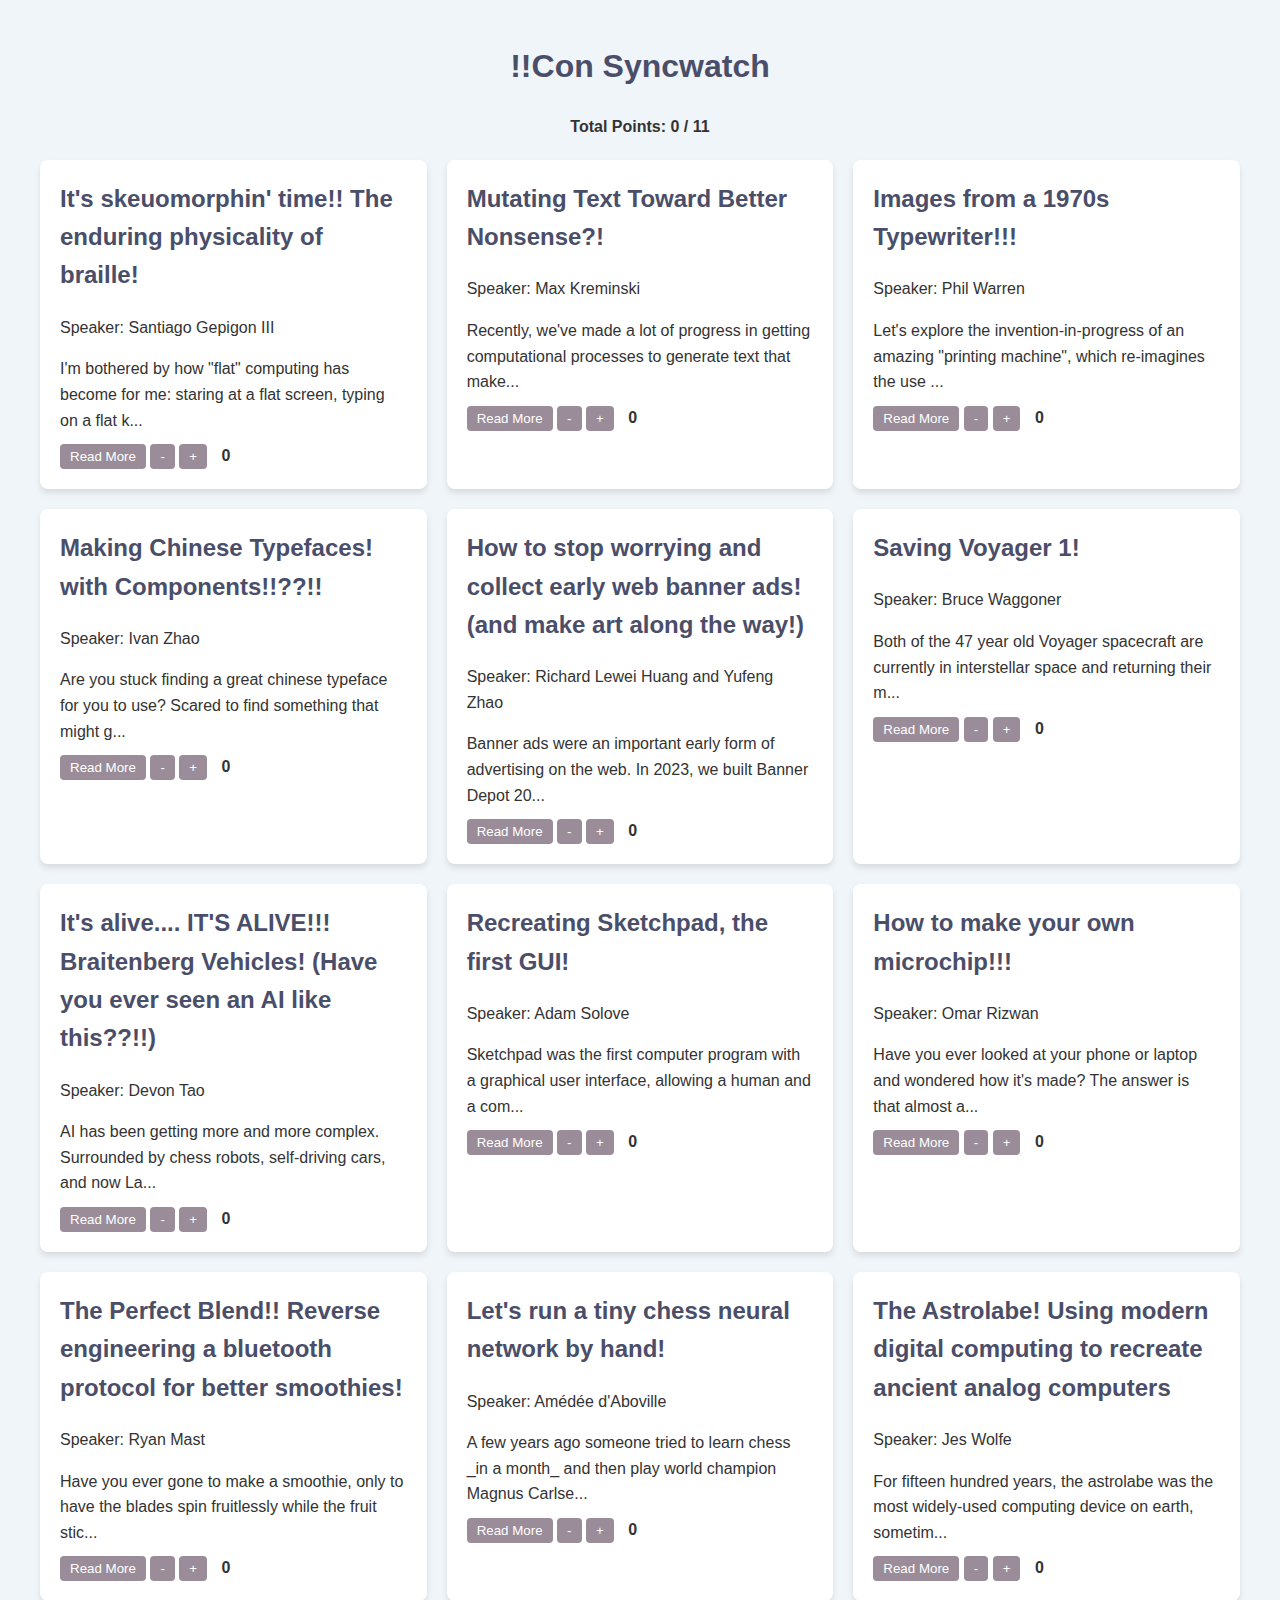
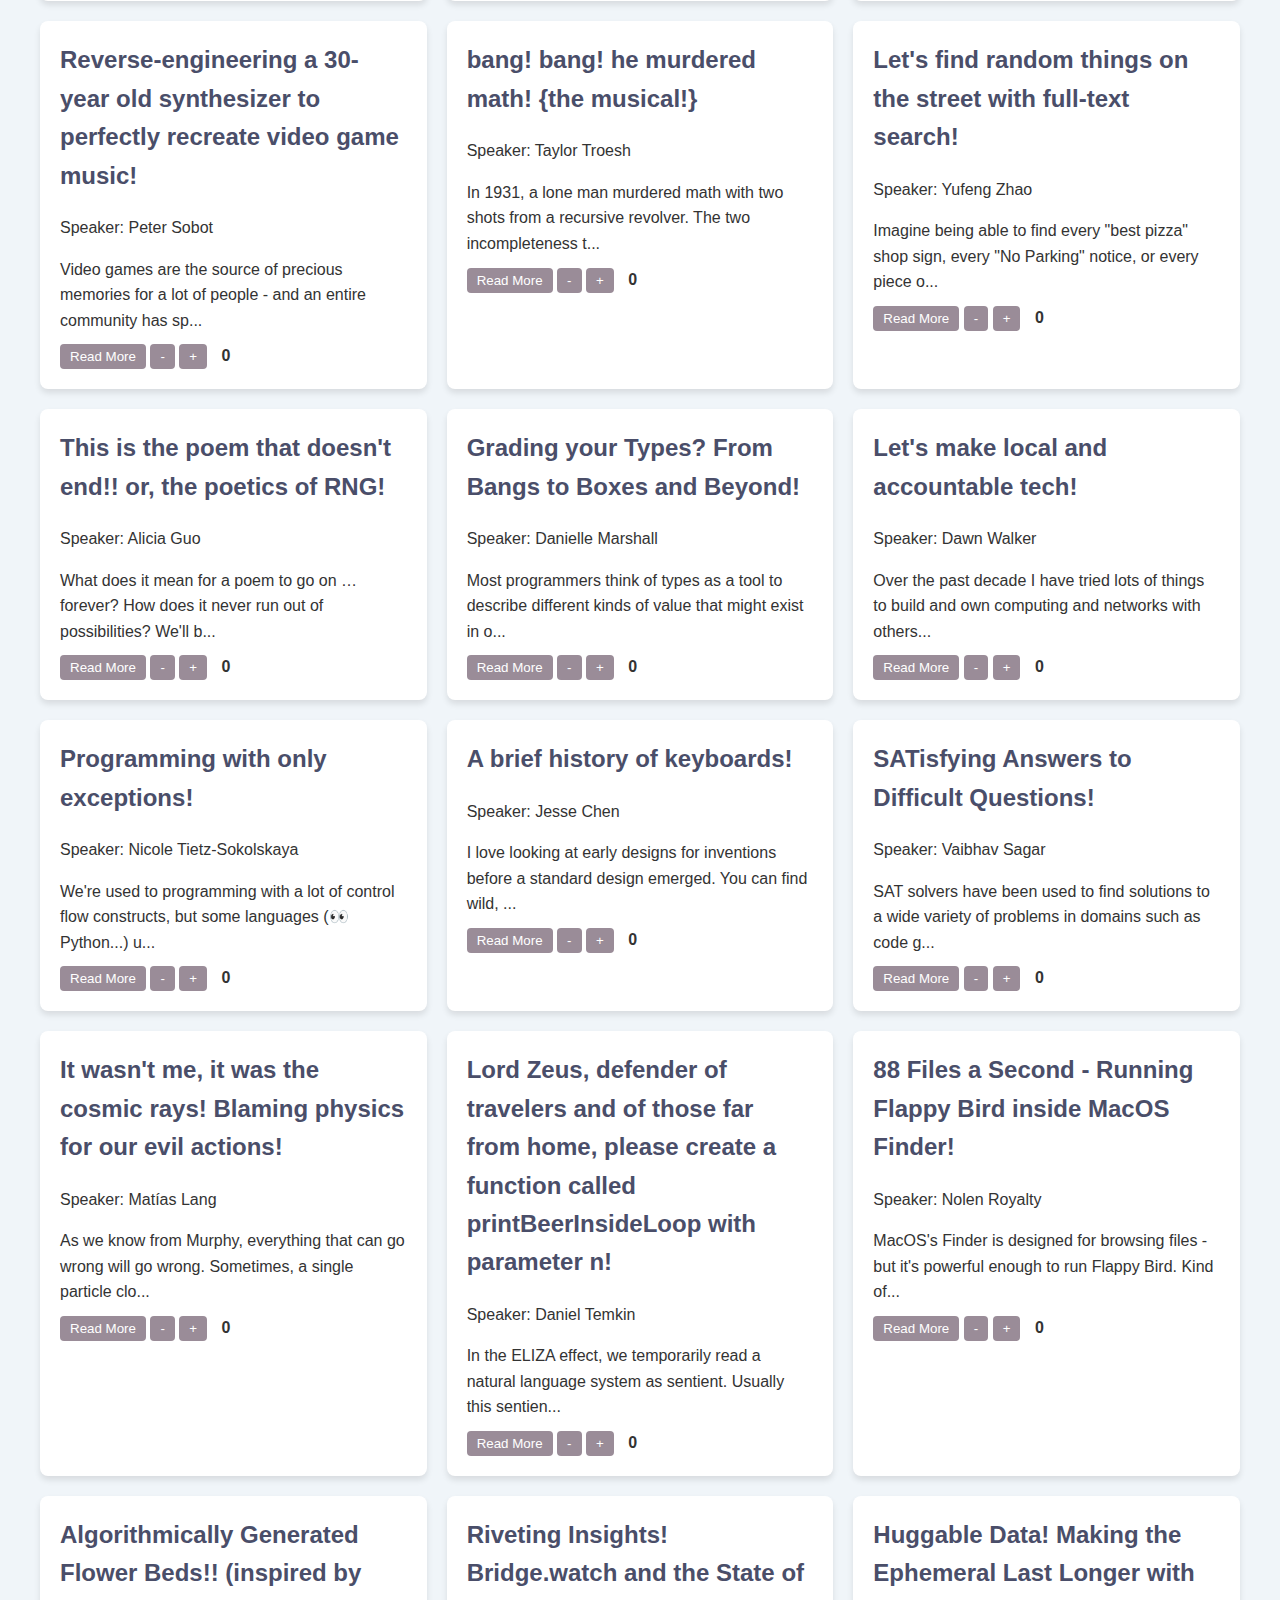
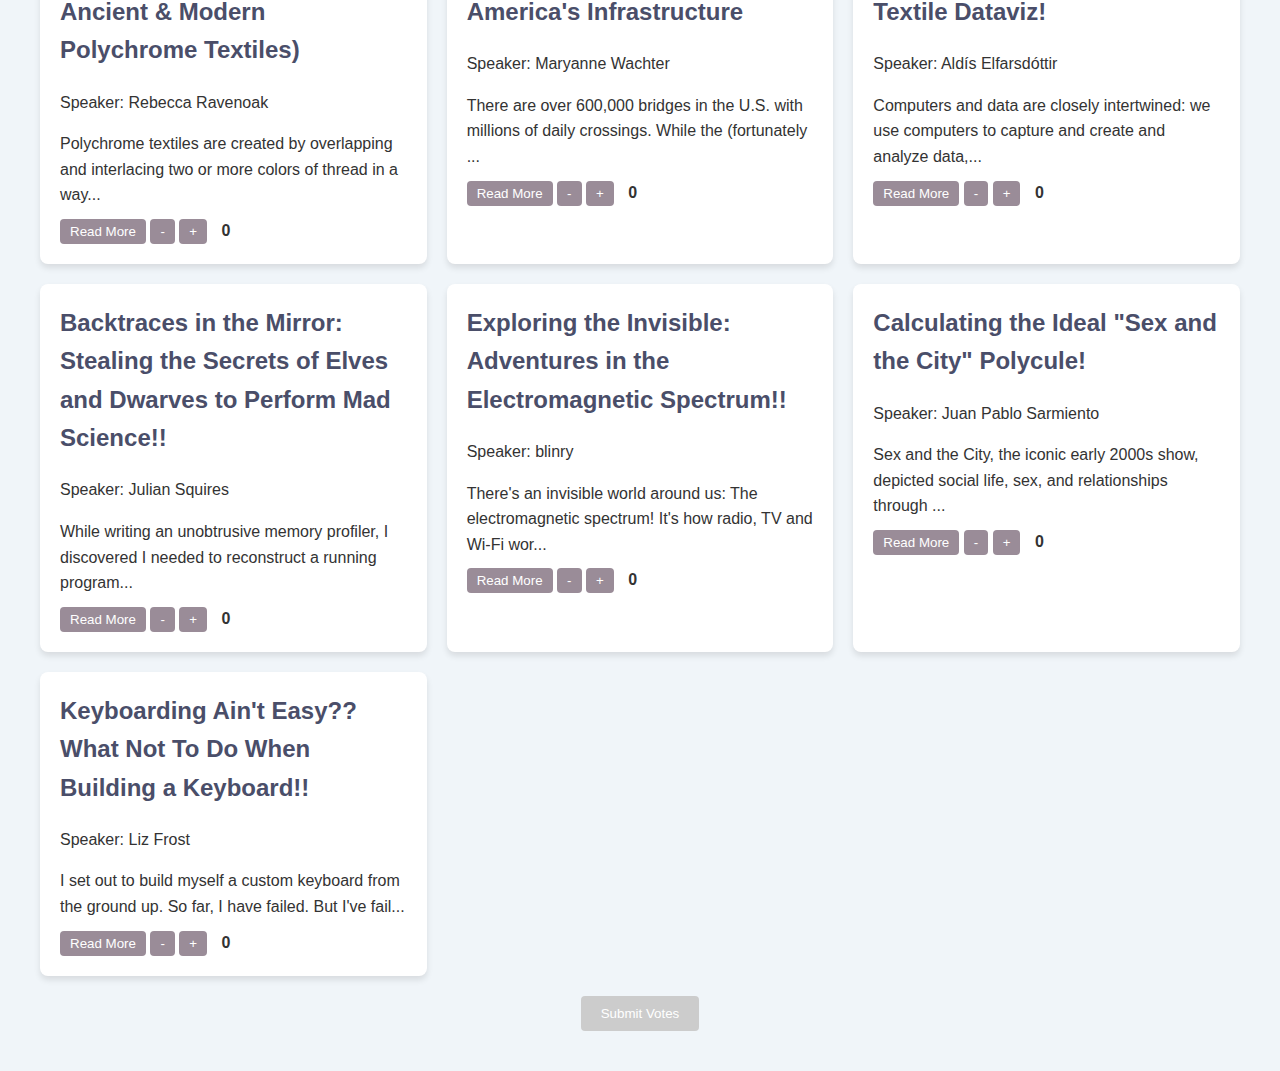
==== index.html @ 9e528af1 "Initial commit" ====
<!DOCTYPE html>
<html lang="en">
<head>
    <meta charset="UTF-8">
    <meta name="viewport" content="width=device-width, initial-scale=1.0">
    <title>!!Con Syncwatch</title>
    <link rel="stylesheet" type="text/css" href="style.css">
</head>
<body>
    <h1>!!Con Syncwatch</h1>
    <div id="total-points">Total Points: 0 / 11</div>
    <div id="cards-container" class="cards-container"></div>
    
    <form
      name="submit"
      action="success.html"
      method="POST"
      data-netlify="true"
    >
        <button id="submit-btn" disabled>Submit Votes</button>
        <input type="hidden" name="data" id="submit-data" />
    </form>

    

    <div id="modal" class="modal">
        <div class="modal-content">
            <span class="close">&times;</span>
            <h2 id="modal-title"></h2>
            <p id="modal-description"></p>
        </div>
    </div>

    <script src=/script.js></script>
</body>
</html>
---- style.css ----
body {
    font-family: Arial, sans-serif;
    background-color: #f0f5f9;
    color: #333;
    line-height: 1.6;
    padding: 20px;
    max-width: 1200px;
    margin: 0 auto;
}
h1 {
    text-align: center;
    color: #4a4e69;
}
.cards-container {
    display: grid;
    grid-template-columns: repeat(auto-fill, minmax(300px, 1fr));
    gap: 20px;
}
.card {
    background-color: #fff;
    border-radius: 8px;
    padding: 20px;
    box-shadow: 0 4px 6px rgba(0, 0, 0, 0.1);
}
.card h2 {
    margin-top: 0;
    color: #4a4e69;
}
.card p {
    margin-bottom: 10px;
}
.card button {
    background-color: #9a8c98;
    color: white;
    border: none;
    padding: 5px 10px;
    border-radius: 4px;
    cursor: pointer;
}
.card button:hover {
    background-color: #4a4e69;
}
.points {
    font-weight: bold;
    margin-left: 10px;
}
#submit-btn {
    display: block;
    margin: 20px auto;
    background-color: #4a4e69;
    color: white;
    border: none;
    padding: 10px 20px;
    border-radius: 4px;
    cursor: pointer;
}
#submit-btn:disabled {
    background-color: #ccc;
    cursor: not-allowed;
}
.modal {
    display: none;
    position: fixed;
    z-index: 1;
    left: 0;
    top: 0;
    width: 100%;
    height: 100%;
    overflow: auto;
    background-color: rgba(0,0,0,0.4);
}
.modal-content {
    background-color: #fefefe;
    margin: 15% auto;
    padding: 20px;
    border: 1px solid #888;
    width: 80%;
    max-width: 600px;
    border-radius: 8px;
}
.close {
    color: #aaa;
    float: right;
    font-size: 28px;
    font-weight: bold;
    cursor: pointer;
}
.close:hover,
.close:focus {
    color: black;
    text-decoration: none;
    cursor: pointer;
}
#total-points {
    text-align: center;
    font-weight: bold;
    margin-bottom: 20px;
}
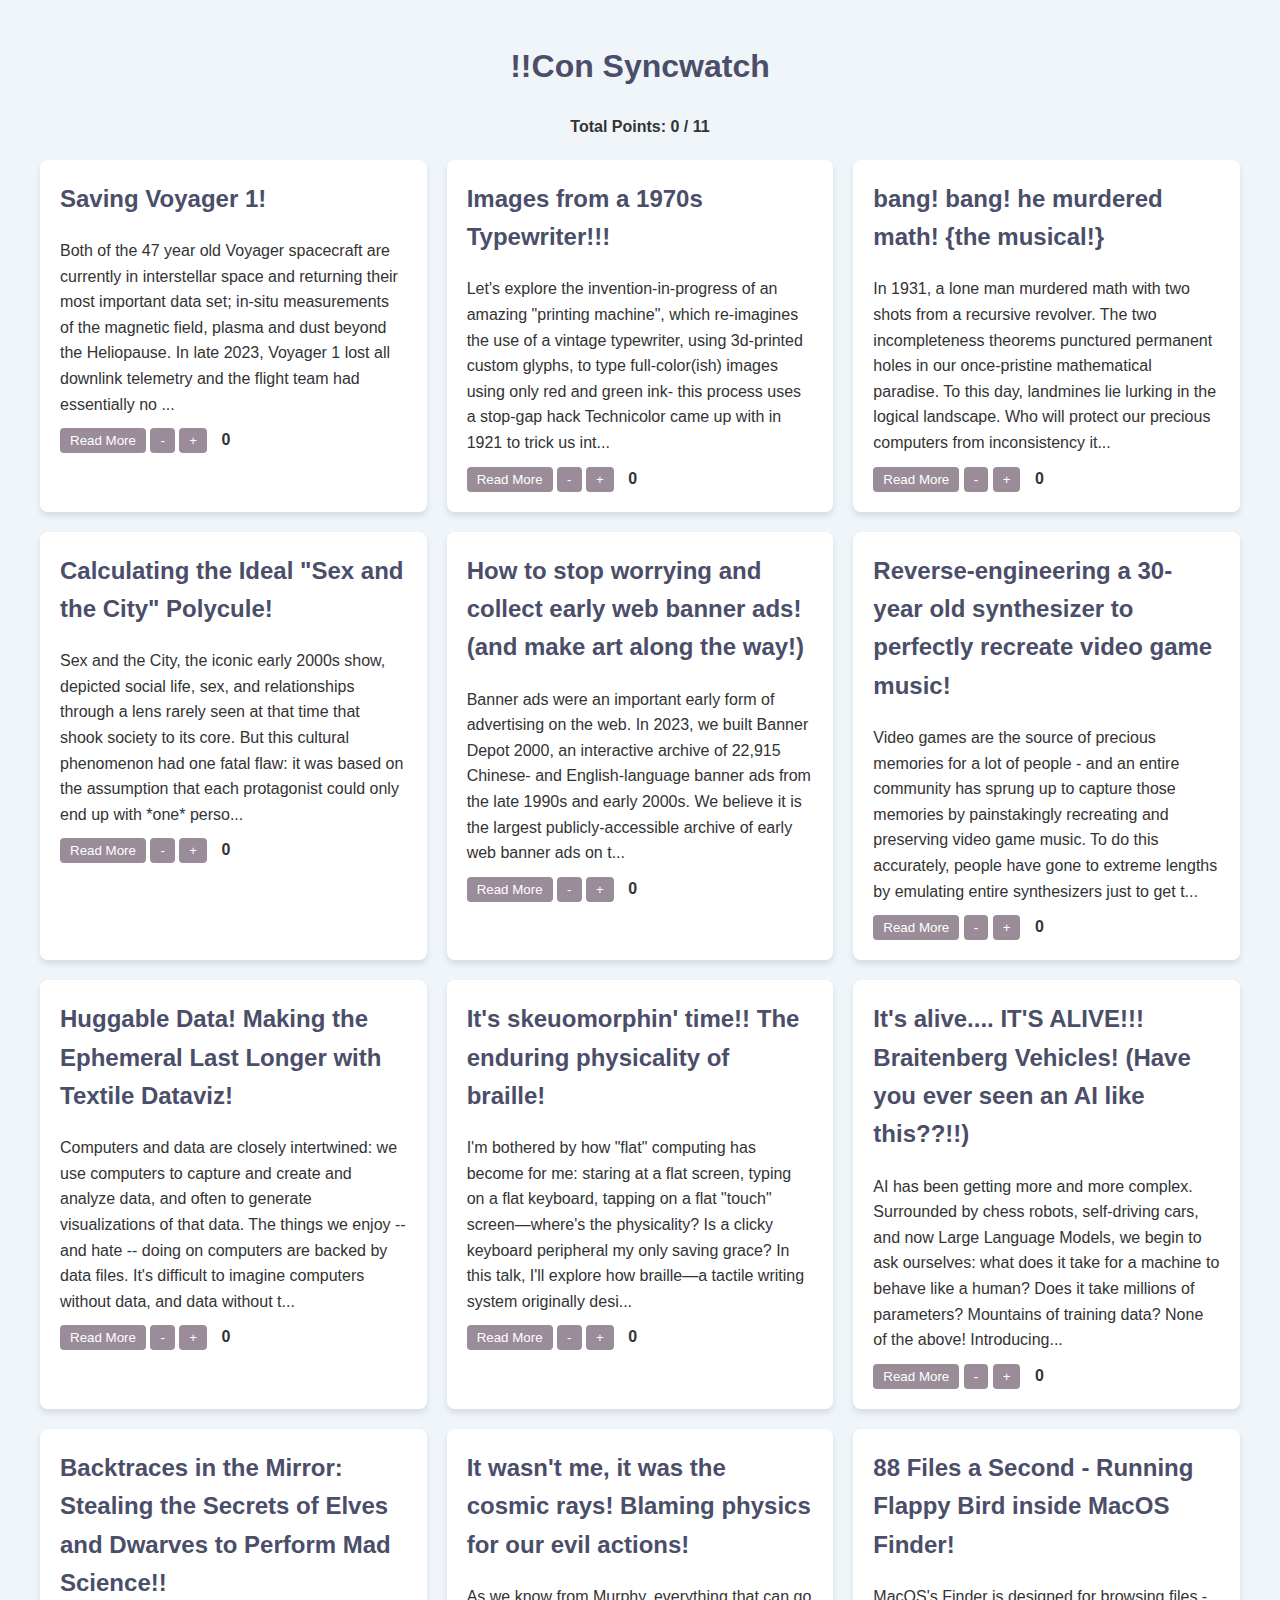
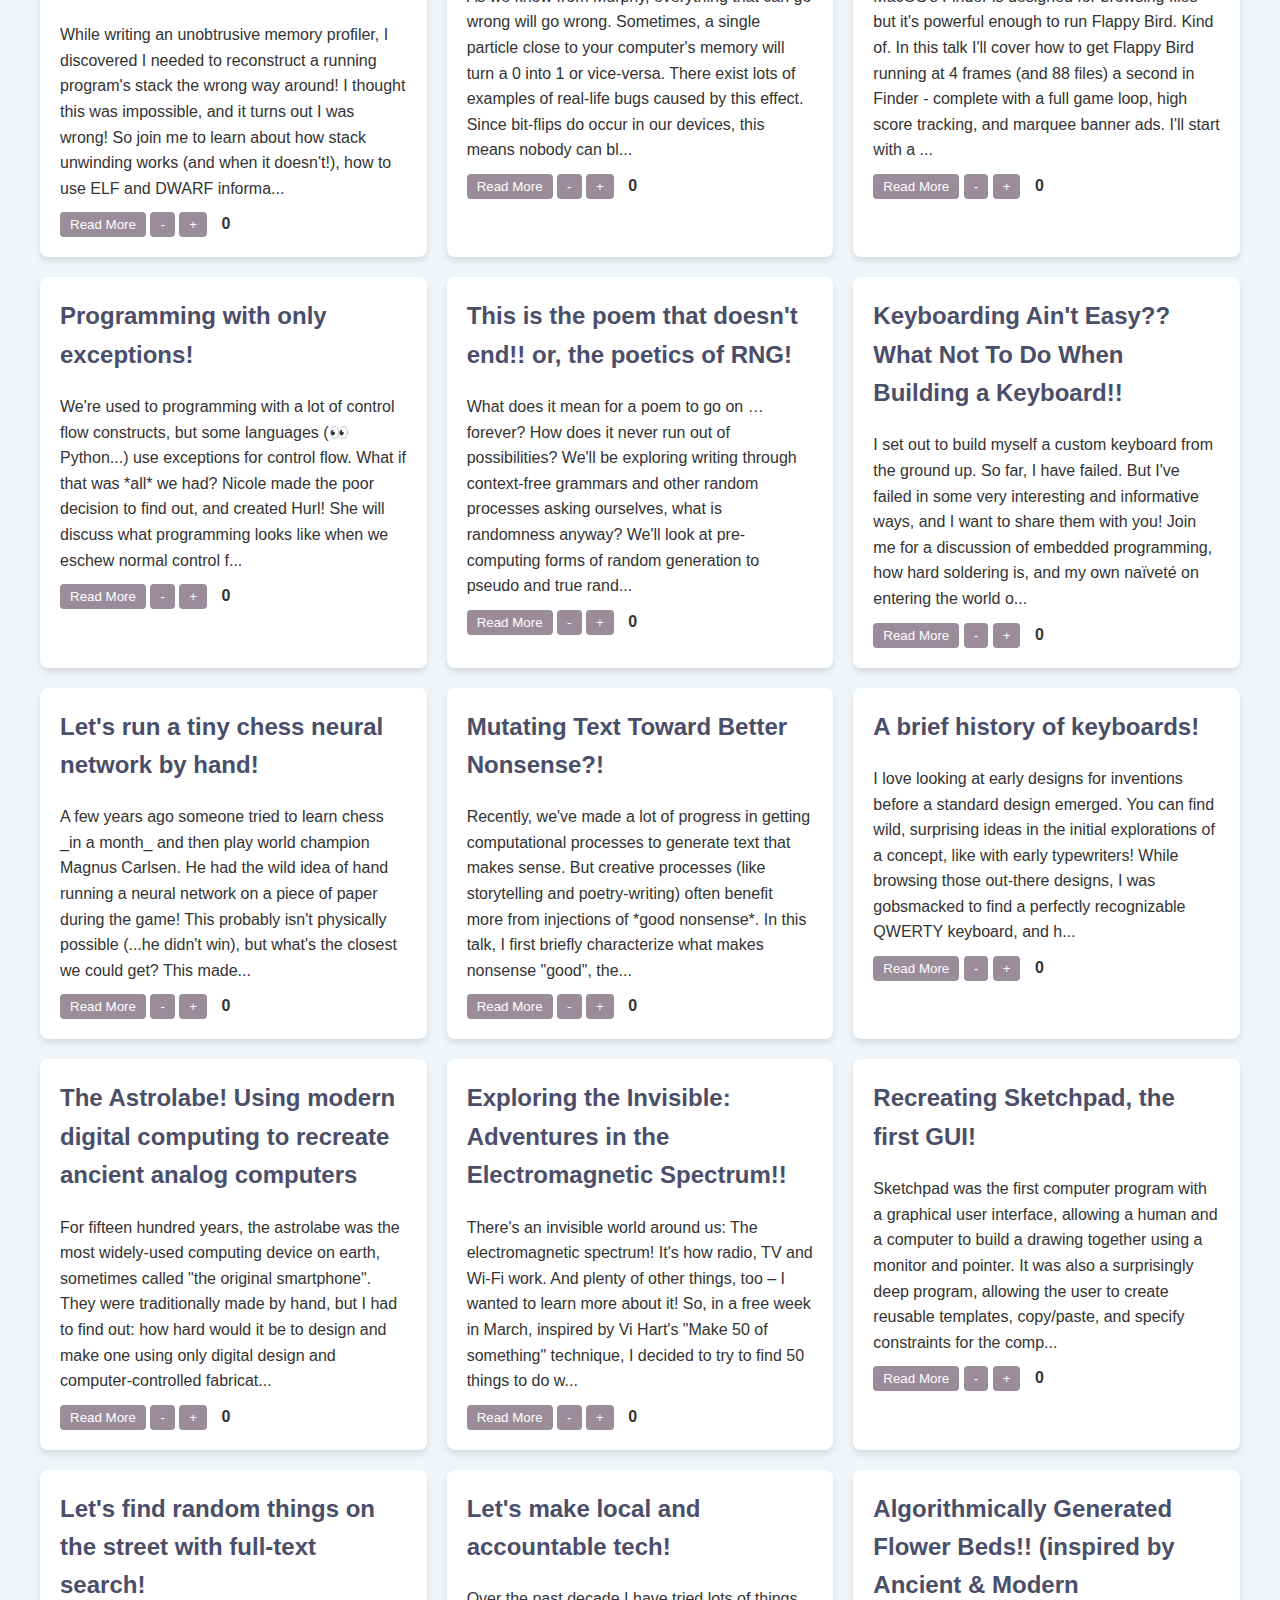
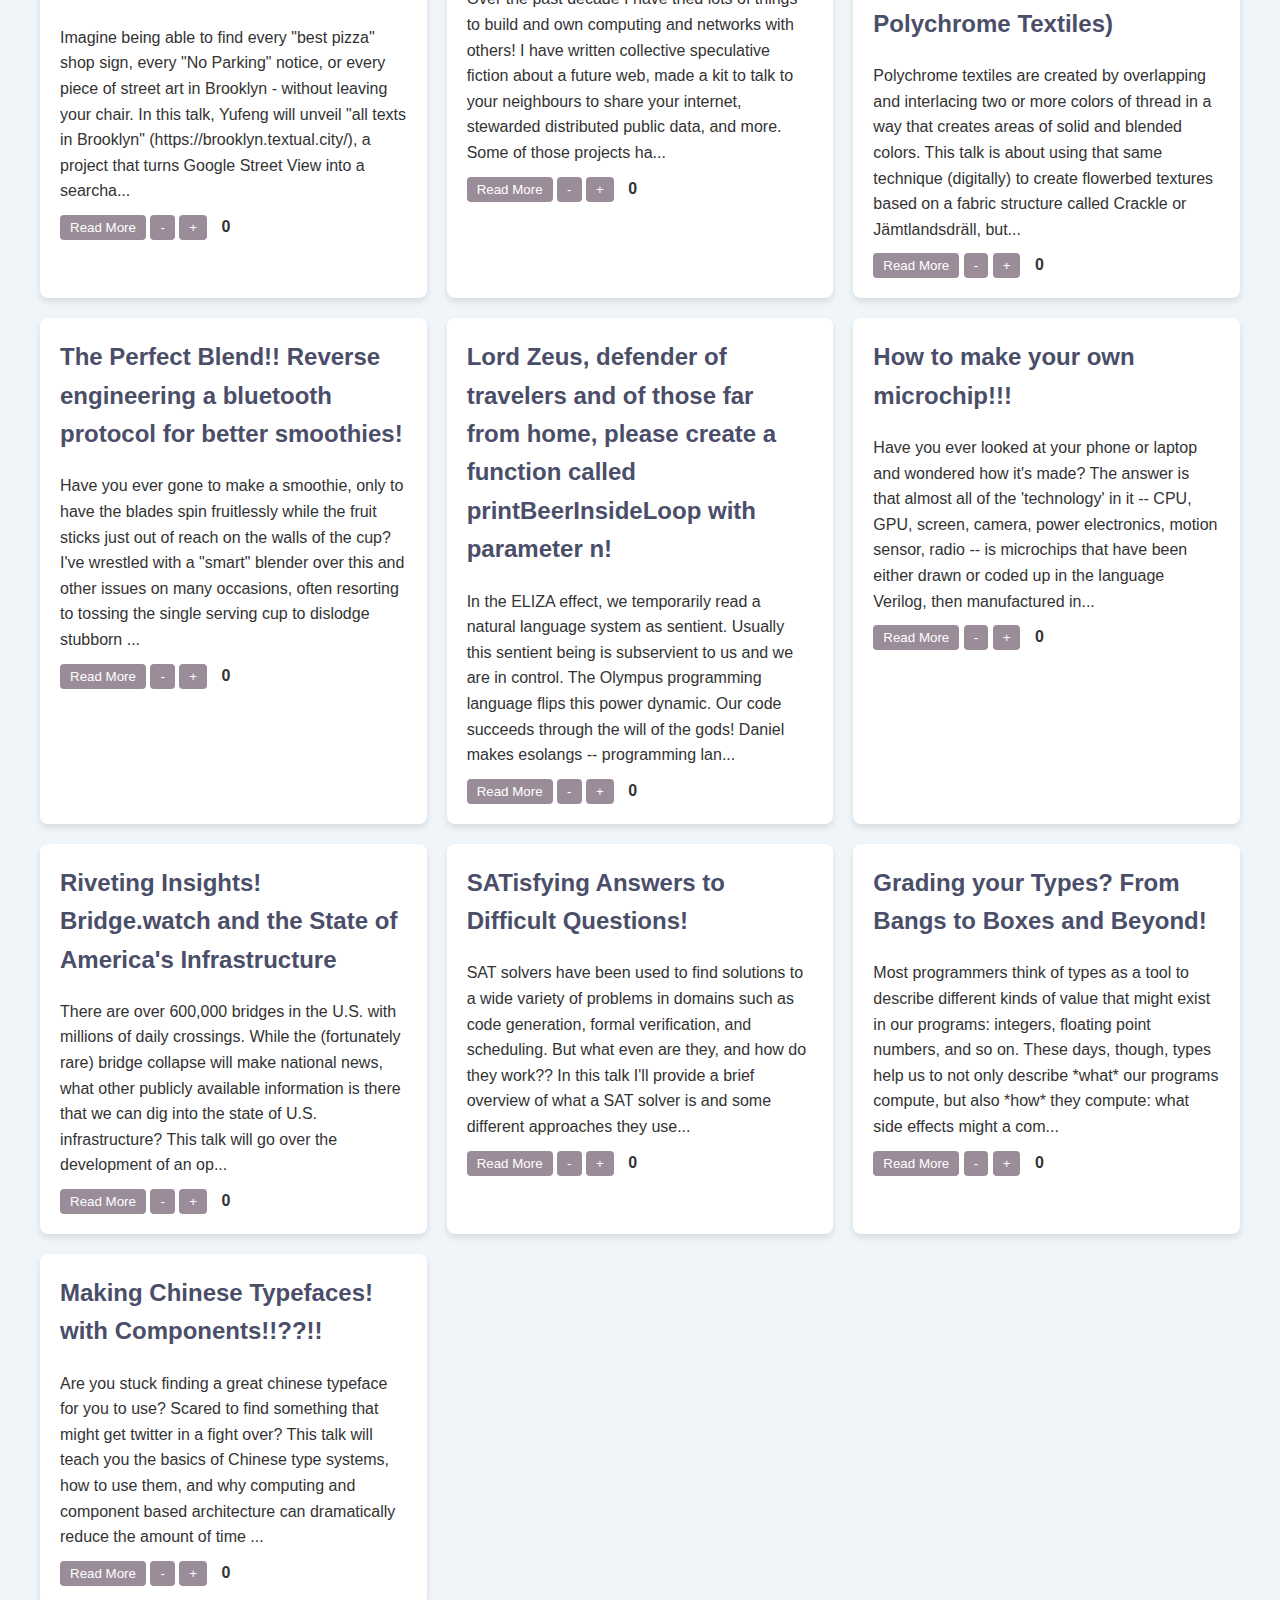
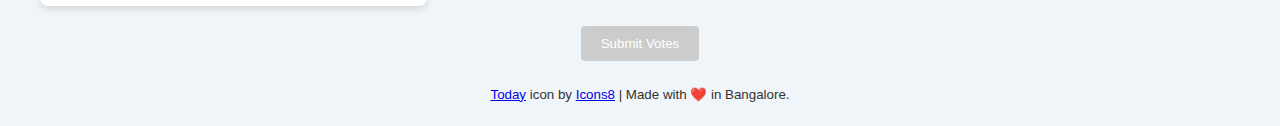
==== commit 27dda057: "add favicon and hide modal automatically." ====
--- a/index.html
+++ b/index.html
@@ -5,6 +5,12 @@
     <meta name="viewport" content="width=device-width, initial-scale=1.0">
     <title>!!Con Syncwatch</title>
     <link rel="stylesheet" type="text/css" href="style.css">
+    <link type="image/png" sizes="96x96" rel="icon" href=".../icons8-today-96.png">
+    <link rel="icon" type="image/png" sizes="96x96" href=".../icons8-today-96.png">
+    <link rel="apple-touch-icon" type="image/png" sizes="76x76" href=".../icons8-today-76.png">
+    <meta name="msapplication-square70x70logo" content=".../icons8-today-70.png">
+    <meta name="msapplication-TileColor" content="#C0FFEE">
+    <meta name="application-name" content="!!Con Syncwatch Party Votes">
 </head>
 <body>
     <h1>!!Con Syncwatch</h1>
@@ -32,5 +38,12 @@
     </div>
 
     <script src=/script.js></script>
+
+    <footer>
+        <small>
+            <a target="_blank" href="https://icons8.com/icon/113573/today">Today</a> icon by <a target="_blank" href="https://icons8.com">Icons8</a> |
+            Made with ❤️ in Bangalore.
+        </small>
+    </footer>
 </body>
 </html>--- a/style.css
+++ b/style.css
@@ -95,4 +95,15 @@
     text-align: center;
     font-weight: bold;
     margin-bottom: 20px;
+}
+
+footer {
+    text-align: center;
+    margin:0 auto;
+    width: 500px;
+}
+
+.add-to-calendar::part(atcb-button-wrapper), .calendar-wrapper {
+    margin: 50px auto 0 auto;
+    width: 200px;
 }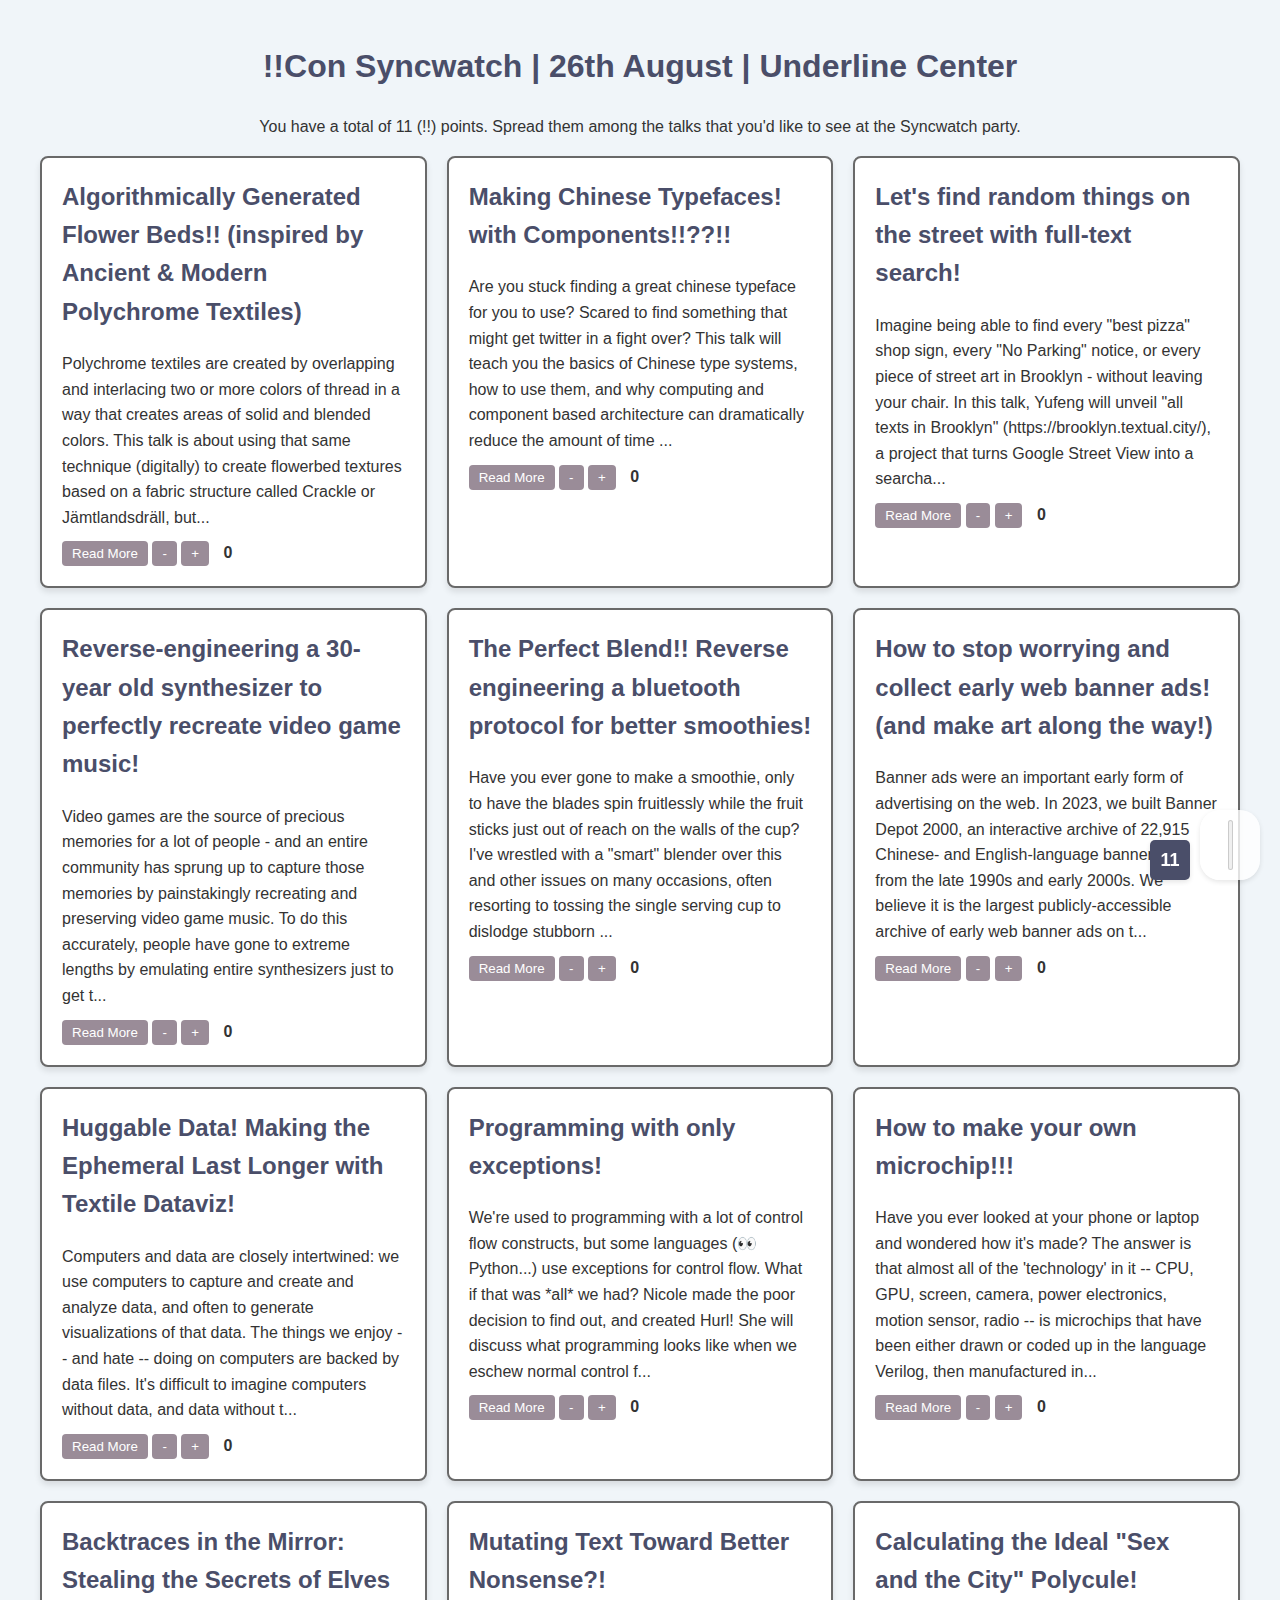
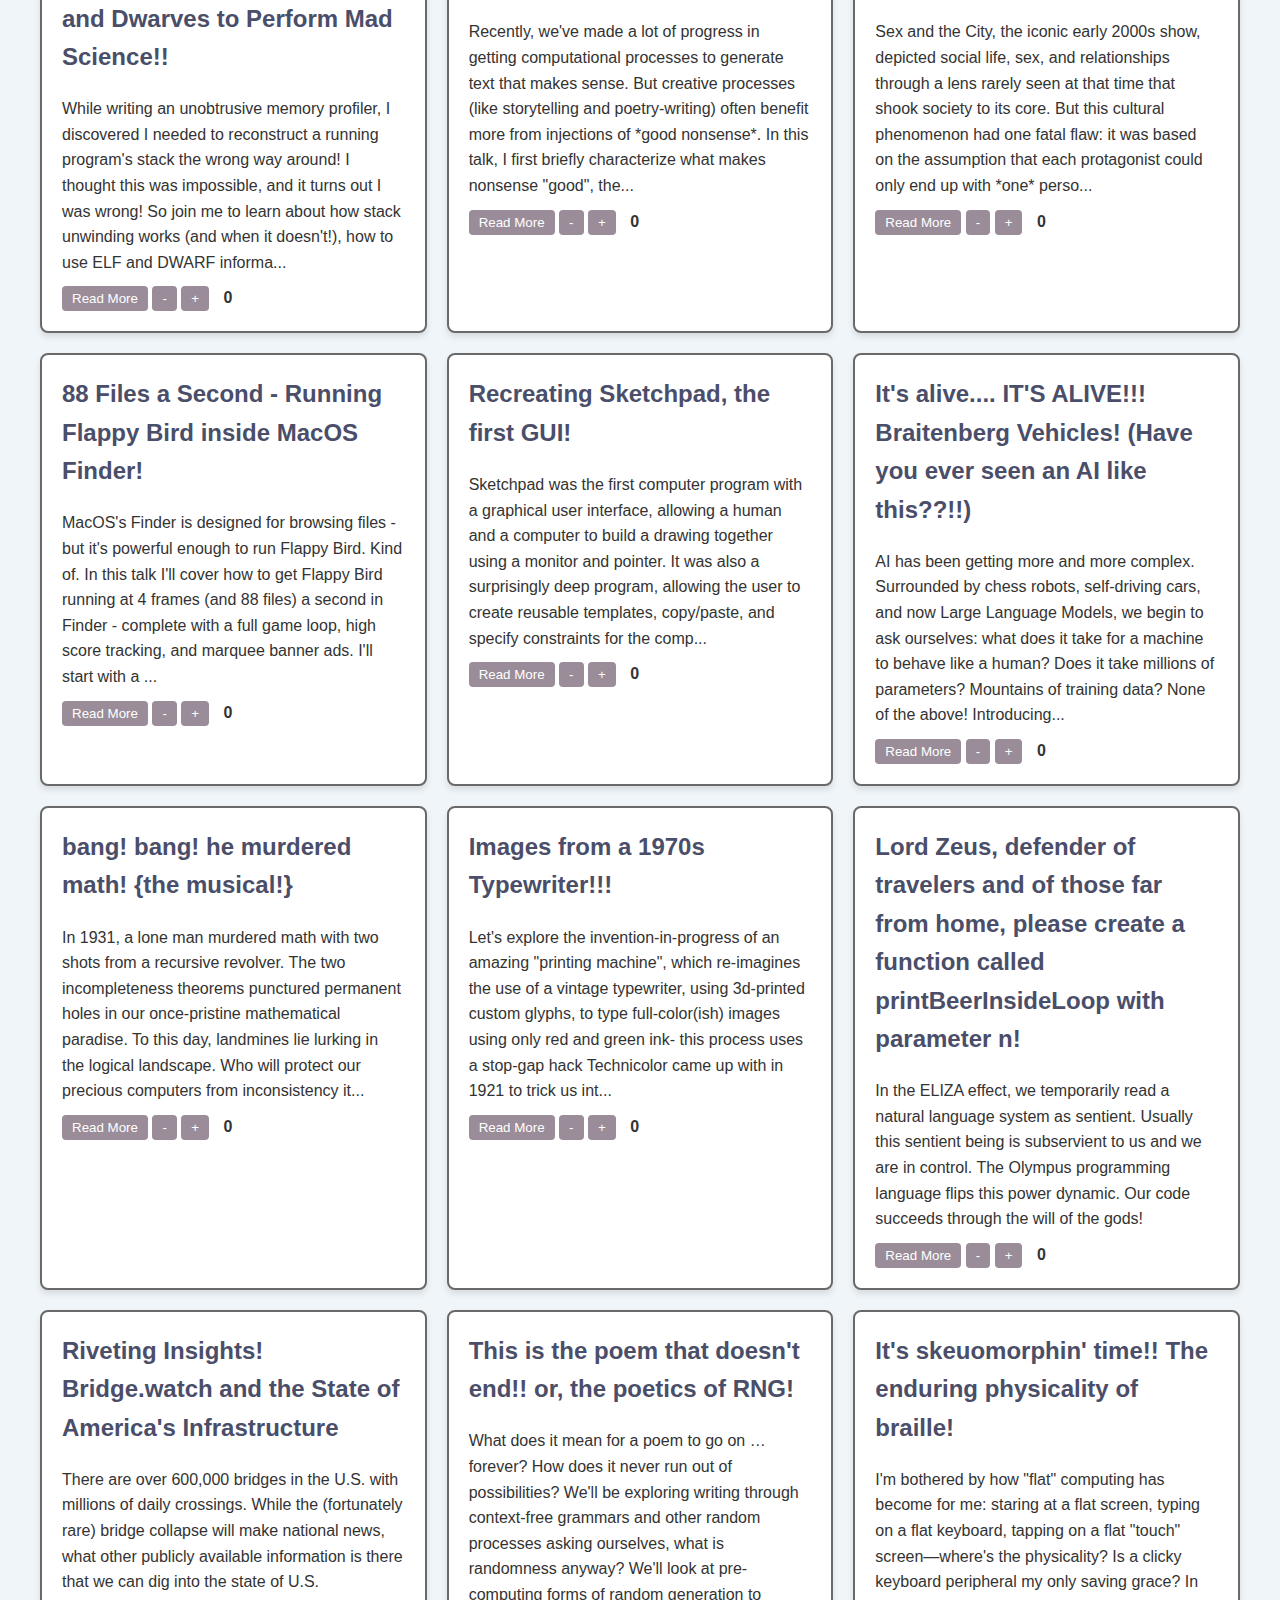
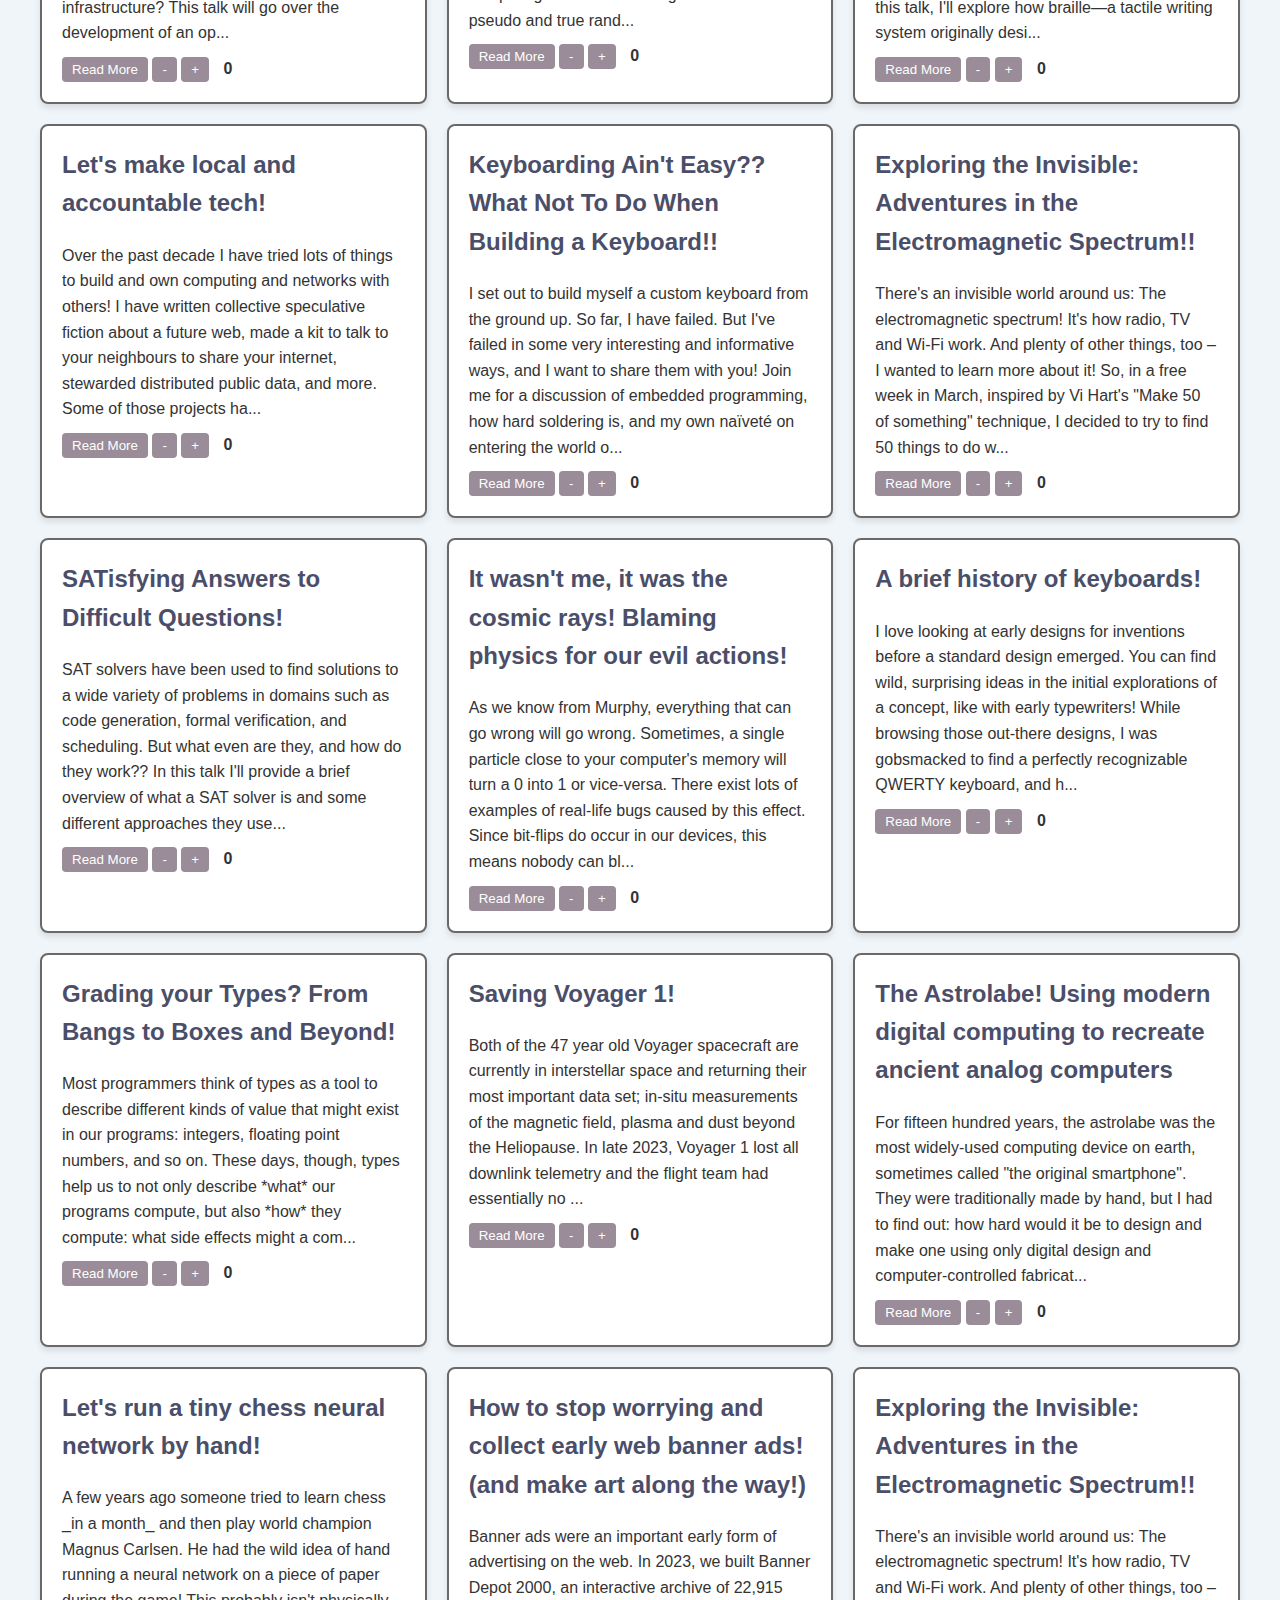
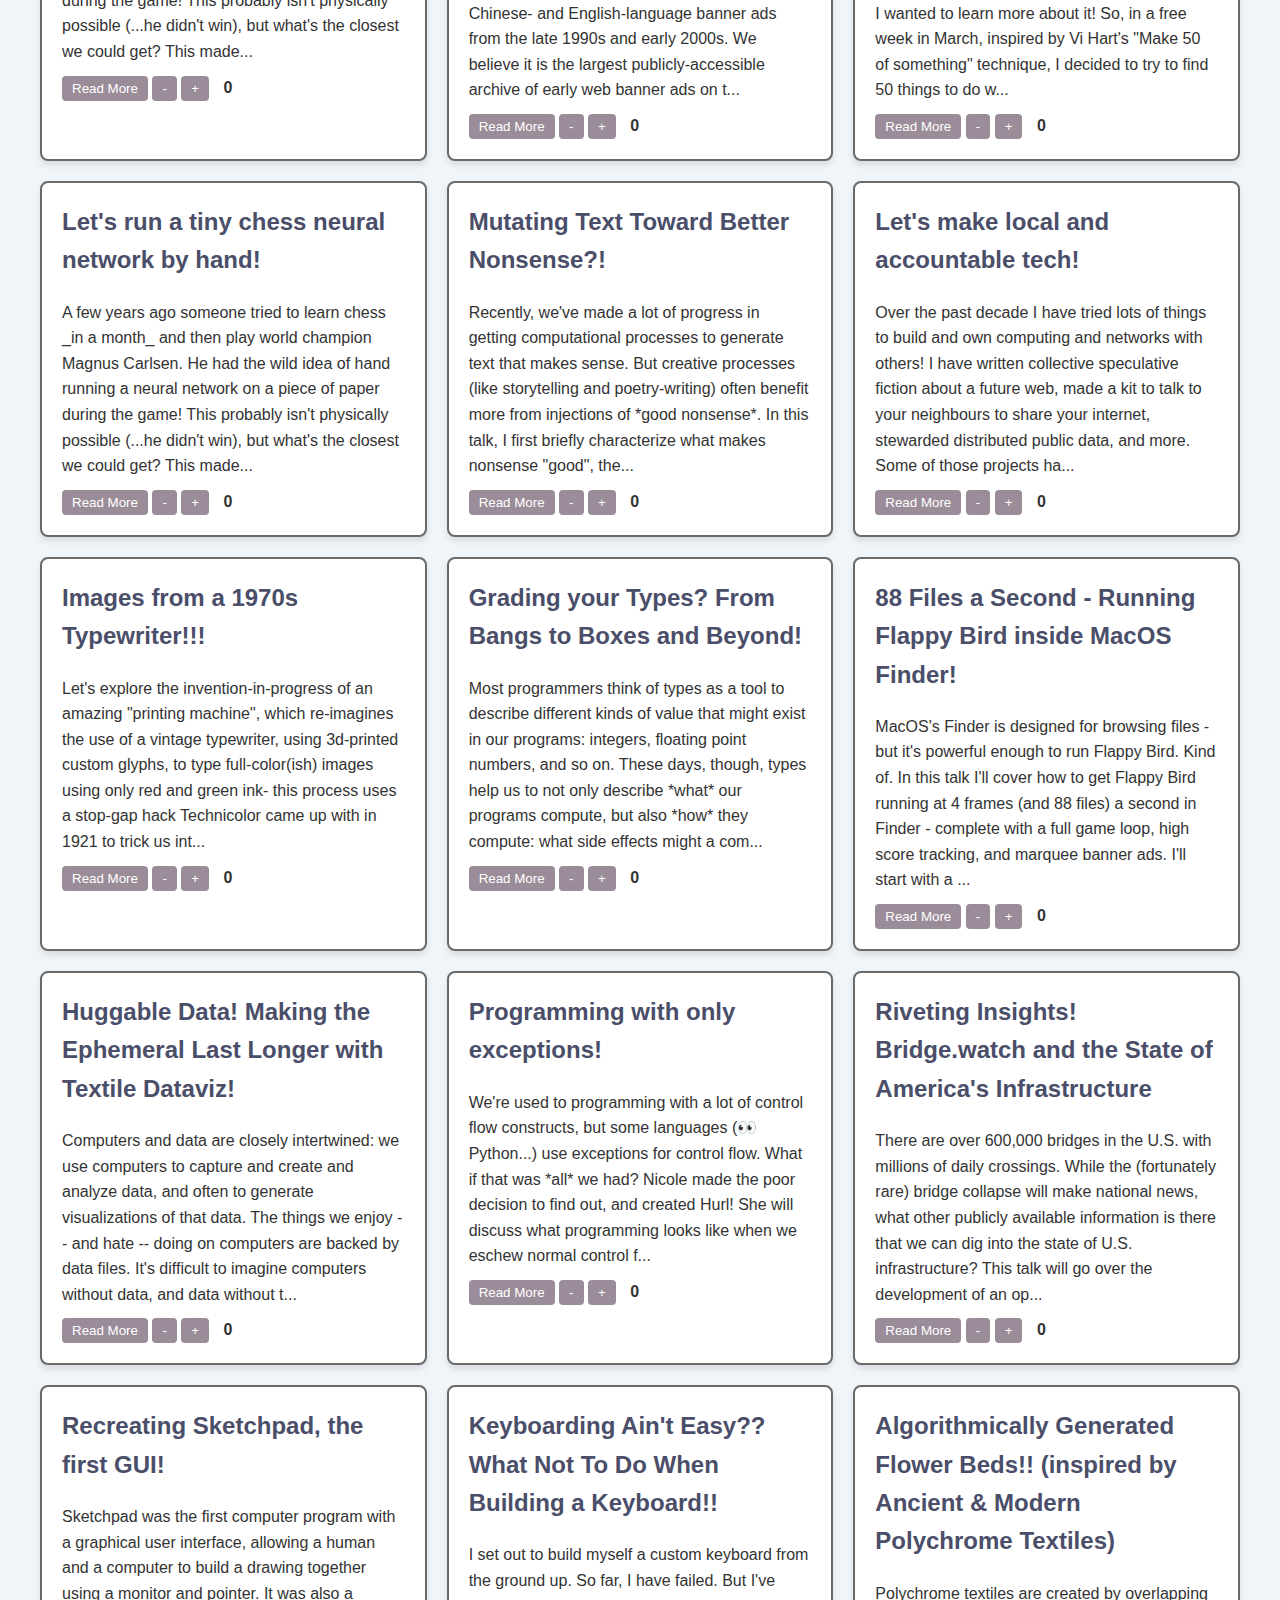
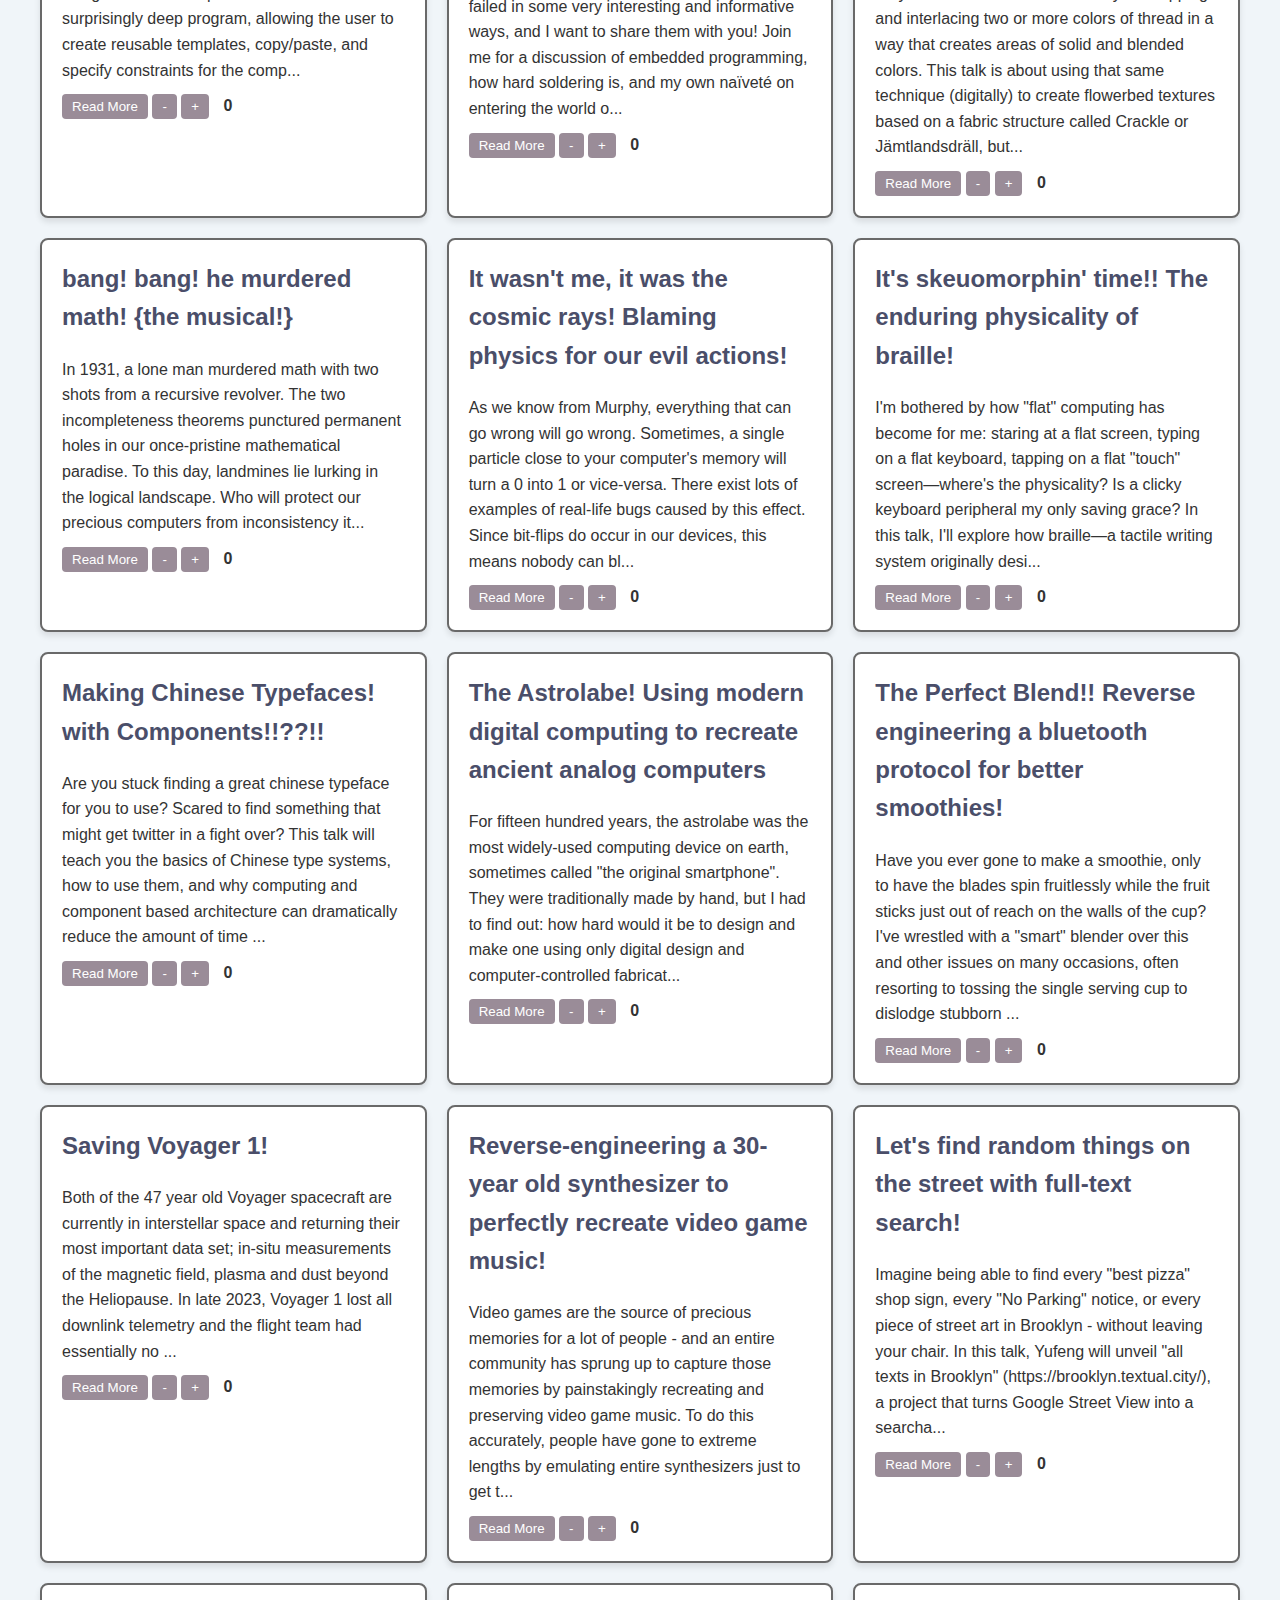
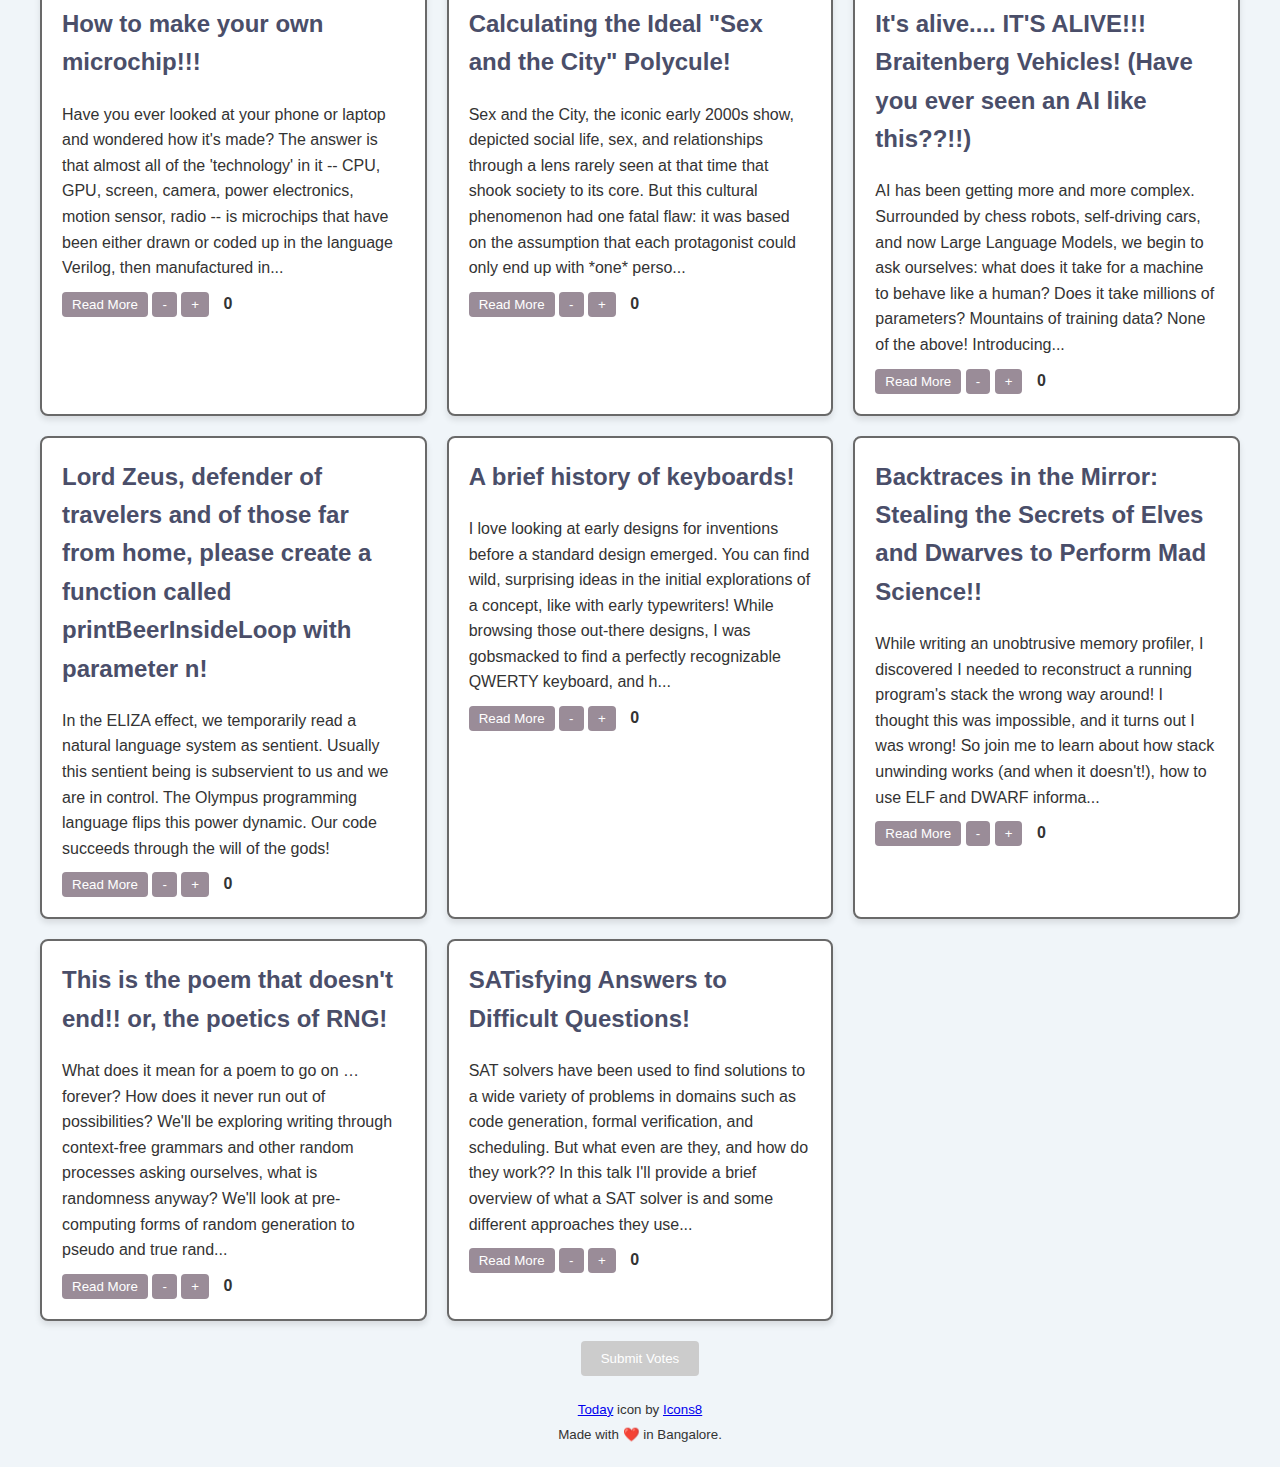
==== commit 189d0268: "improve styles and add meters" ====
--- a/index.html
+++ b/index.html
@@ -5,17 +5,24 @@
     <meta name="viewport" content="width=device-width, initial-scale=1.0">
     <title>!!Con Syncwatch</title>
     <link rel="stylesheet" type="text/css" href="style.css">
-    <link type="image/png" sizes="96x96" rel="icon" href=".../icons8-today-96.png">
-    <link rel="icon" type="image/png" sizes="96x96" href=".../icons8-today-96.png">
-    <link rel="apple-touch-icon" type="image/png" sizes="76x76" href=".../icons8-today-76.png">
-    <meta name="msapplication-square70x70logo" content=".../icons8-today-70.png">
+    <link type="image/png" sizes="96x96" rel="icon" href="favicon.png">
+    <link rel="icon" type="image/png" sizes="96x96" href="favicon.png">
+    <link rel="apple-touch-icon" type="image/png" sizes="76x76" href="favicon.png">
+    <meta name="msapplication-square70x70logo" content="favicon.png">
     <meta name="msapplication-TileColor" content="#C0FFEE">
     <meta name="application-name" content="!!Con Syncwatch Party Votes">
 </head>
 <body>
-    <h1>!!Con Syncwatch</h1>
-    <div id="total-points">Total Points: 0 / 11</div>
+    <header>
+    <h1>!!Con Syncwatch | 26th August | Underline Center</h1>
+
+    <p>
+        You have a total of 11 (!!) points. Spread them among the talks that you'd like to see at the Syncwatch party.
+    </p>
+    </header>
+    
     <div id="cards-container" class="cards-container"></div>
+
     
     <form
       name="submit"
@@ -32,16 +39,23 @@
     <div id="modal" class="modal">
         <div class="modal-content">
             <span class="close">&times;</span>
-            <h2 id="modal-title"></h2>
             <p id="modal-description"></p>
         </div>
+    </div>
+
+    <div id="scroll-meter-container">
+        <meter id="scroll-meter" min="0" max="100" value="0"></meter>
+    </div>
+    <div id="points-left-container">
+        <span id="points-left">11</span>
     </div>
 
     <script src=/script.js></script>
 
     <footer>
         <small>
-            <a target="_blank" href="https://icons8.com/icon/113573/today">Today</a> icon by <a target="_blank" href="https://icons8.com">Icons8</a> |
+            <a target="_blank" href="https://icons8.com/icon/113573/today">Today</a> icon by <a target="_blank" href="https://icons8.com">Icons8</a>
+            <br>
             Made with ❤️ in Bangalore.
         </small>
     </footer>
--- a/style.css
+++ b/style.css
@@ -7,10 +7,16 @@
     max-width: 1200px;
     margin: 0 auto;
 }
+
+header {
+    text-align: center;
+}
+
 h1 {
-    text-align: center;
+    
     color: #4a4e69;
 }
+
 .cards-container {
     display: grid;
     grid-template-columns: repeat(auto-fill, minmax(300px, 1fr));
@@ -91,11 +97,6 @@
     text-decoration: none;
     cursor: pointer;
 }
-#total-points {
-    text-align: center;
-    font-weight: bold;
-    margin-bottom: 20px;
-}
 
 footer {
     text-align: center;
@@ -106,4 +107,57 @@
 .add-to-calendar::part(atcb-button-wrapper), .calendar-wrapper {
     margin: 50px auto 0 auto;
     width: 200px;
+}
+
+#scroll-meter-container {
+    position: fixed;
+    bottom: 20px;
+    right: 20px;
+    background-color: rgba(255, 255, 255, 0.8);
+    border-radius: 20px;
+    padding: 30px 5px;
+    display: flex;
+    flex-direction: column;
+    align-items: center;
+    box-shadow: 0 2px 5px rgba(0, 0, 0, 0.1);
+}
+
+#scroll-meter {
+    width: 50px;
+    height: 10px;
+    transform: rotate(-90deg);
+}
+
+#scroll-count {
+    margin-top: 5px;
+    font-size: 12px;
+}
+
+#points-left-container {
+    position: fixed;
+    bottom: 20px;
+    right: 90px;
+    background-color: #4a4e69;
+    color: white;
+    width: 40px;
+    height: 40px;
+    display: flex;
+    justify-content: center;
+    align-items: center;
+    font-size: 18px;
+    font-weight: bold;
+    border-radius: 5px;
+    box-shadow: 0 2px 5px rgba(0, 0, 0, 0.1);
+}
+
+.card.voted {
+    border: 2px solid #f1c40f;
+    box-shadow: 0 4px 6px rgba(154, 140, 152, 0.3);
+}
+
+.card {
+    border: 2px solid dimgrey;
+}
+.card.voted h2 {
+    color: #8e44ad;
 }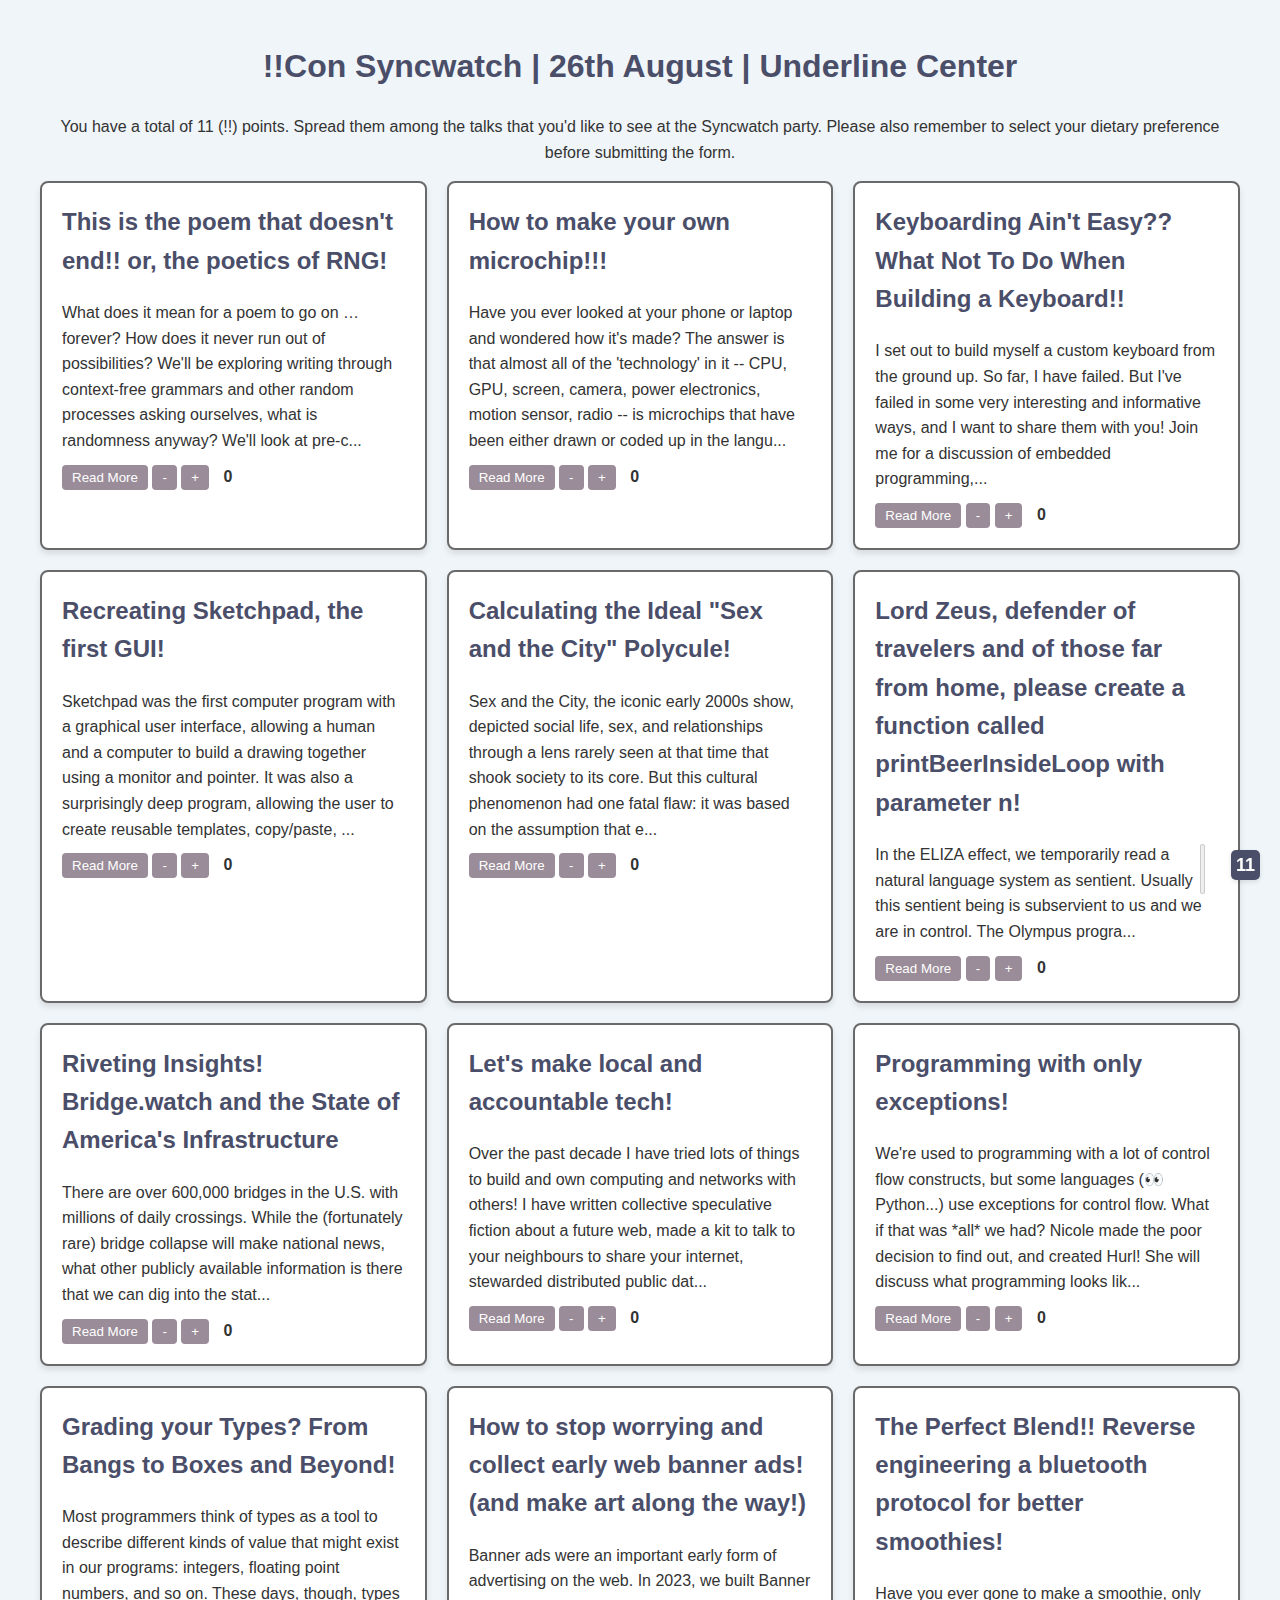
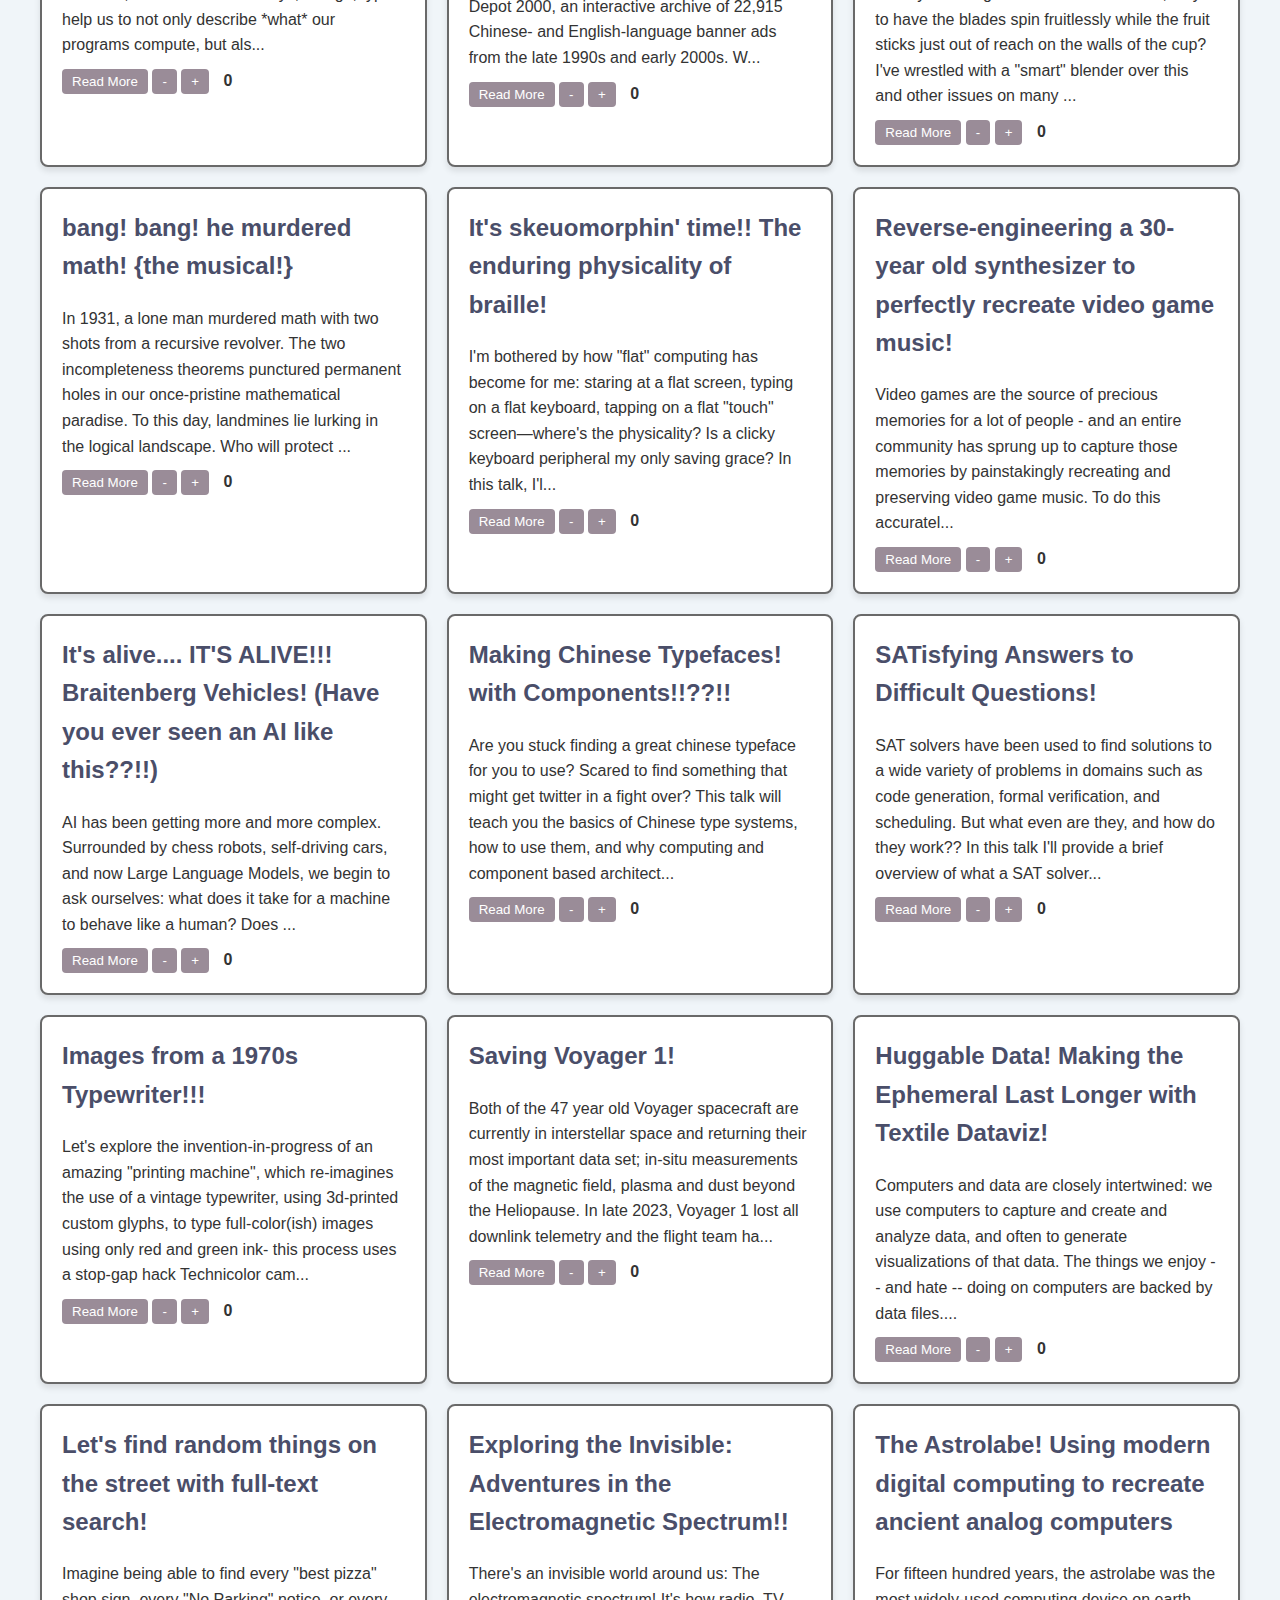
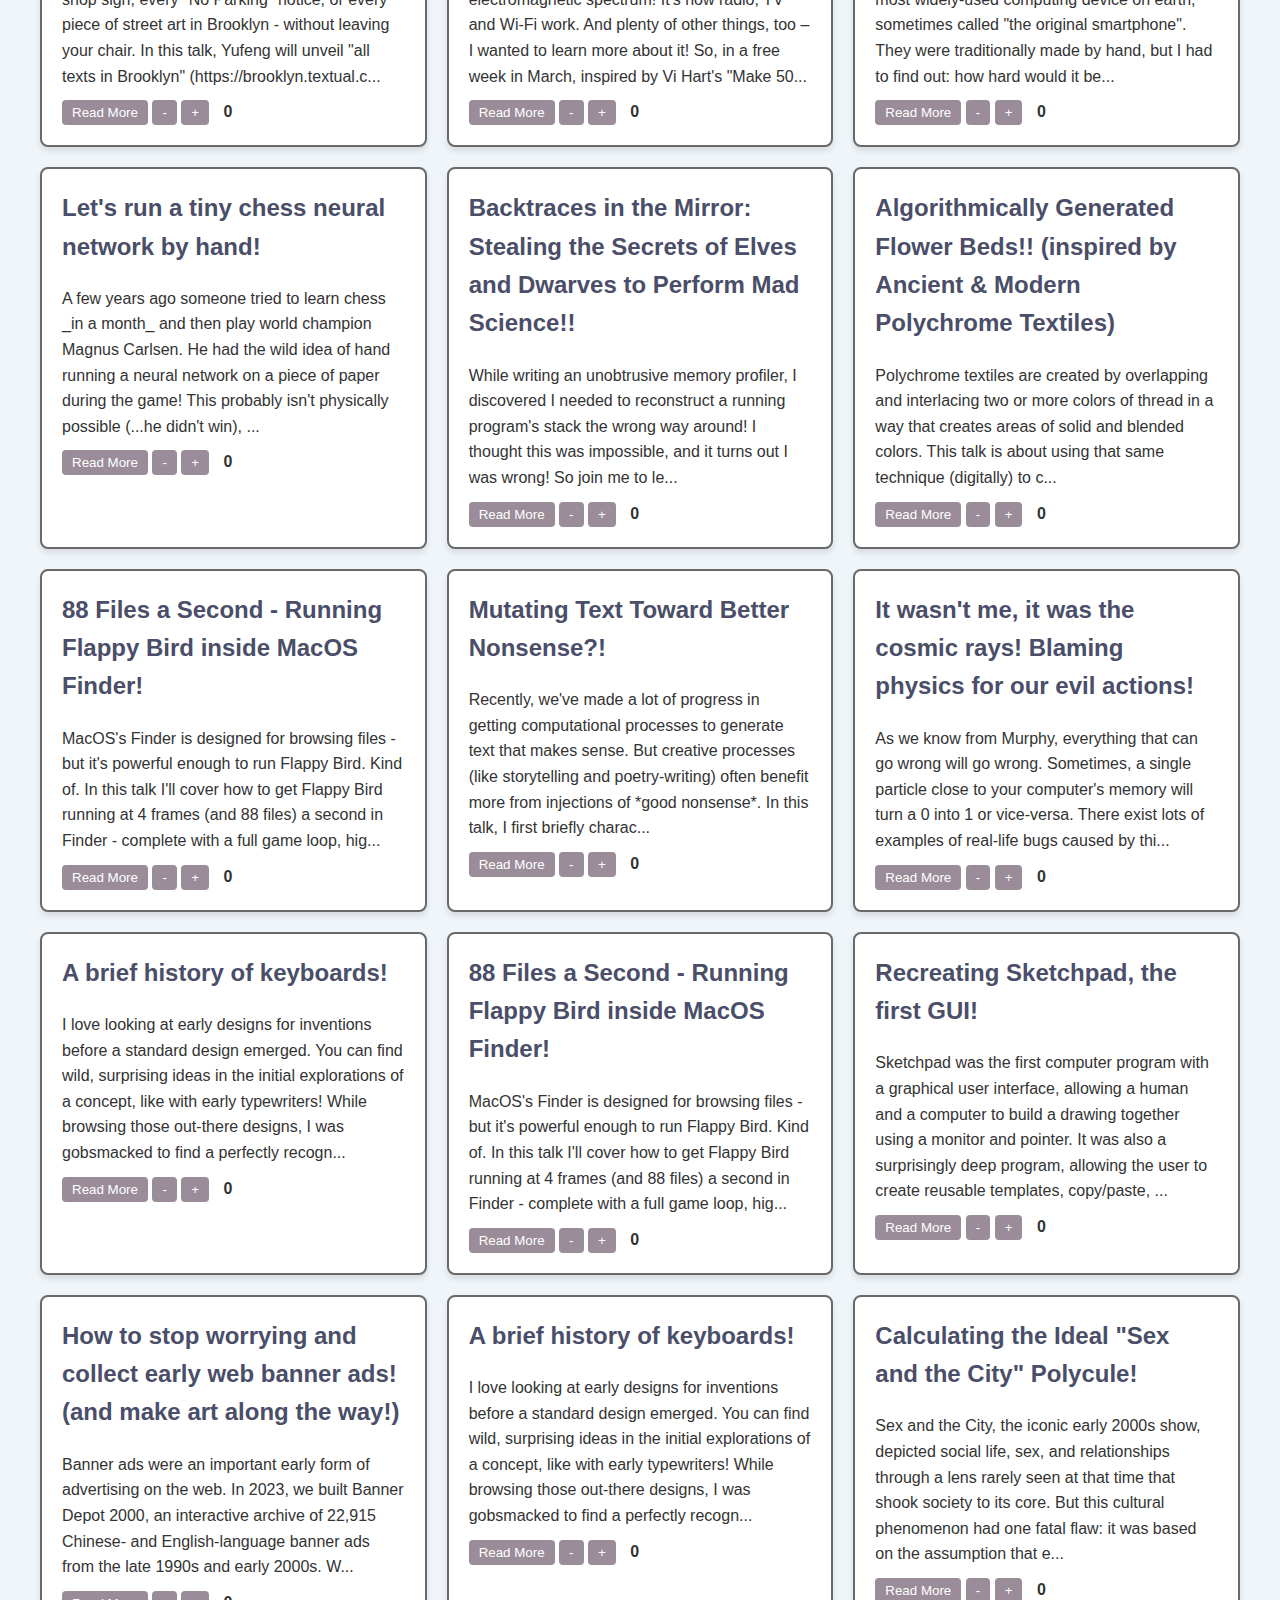
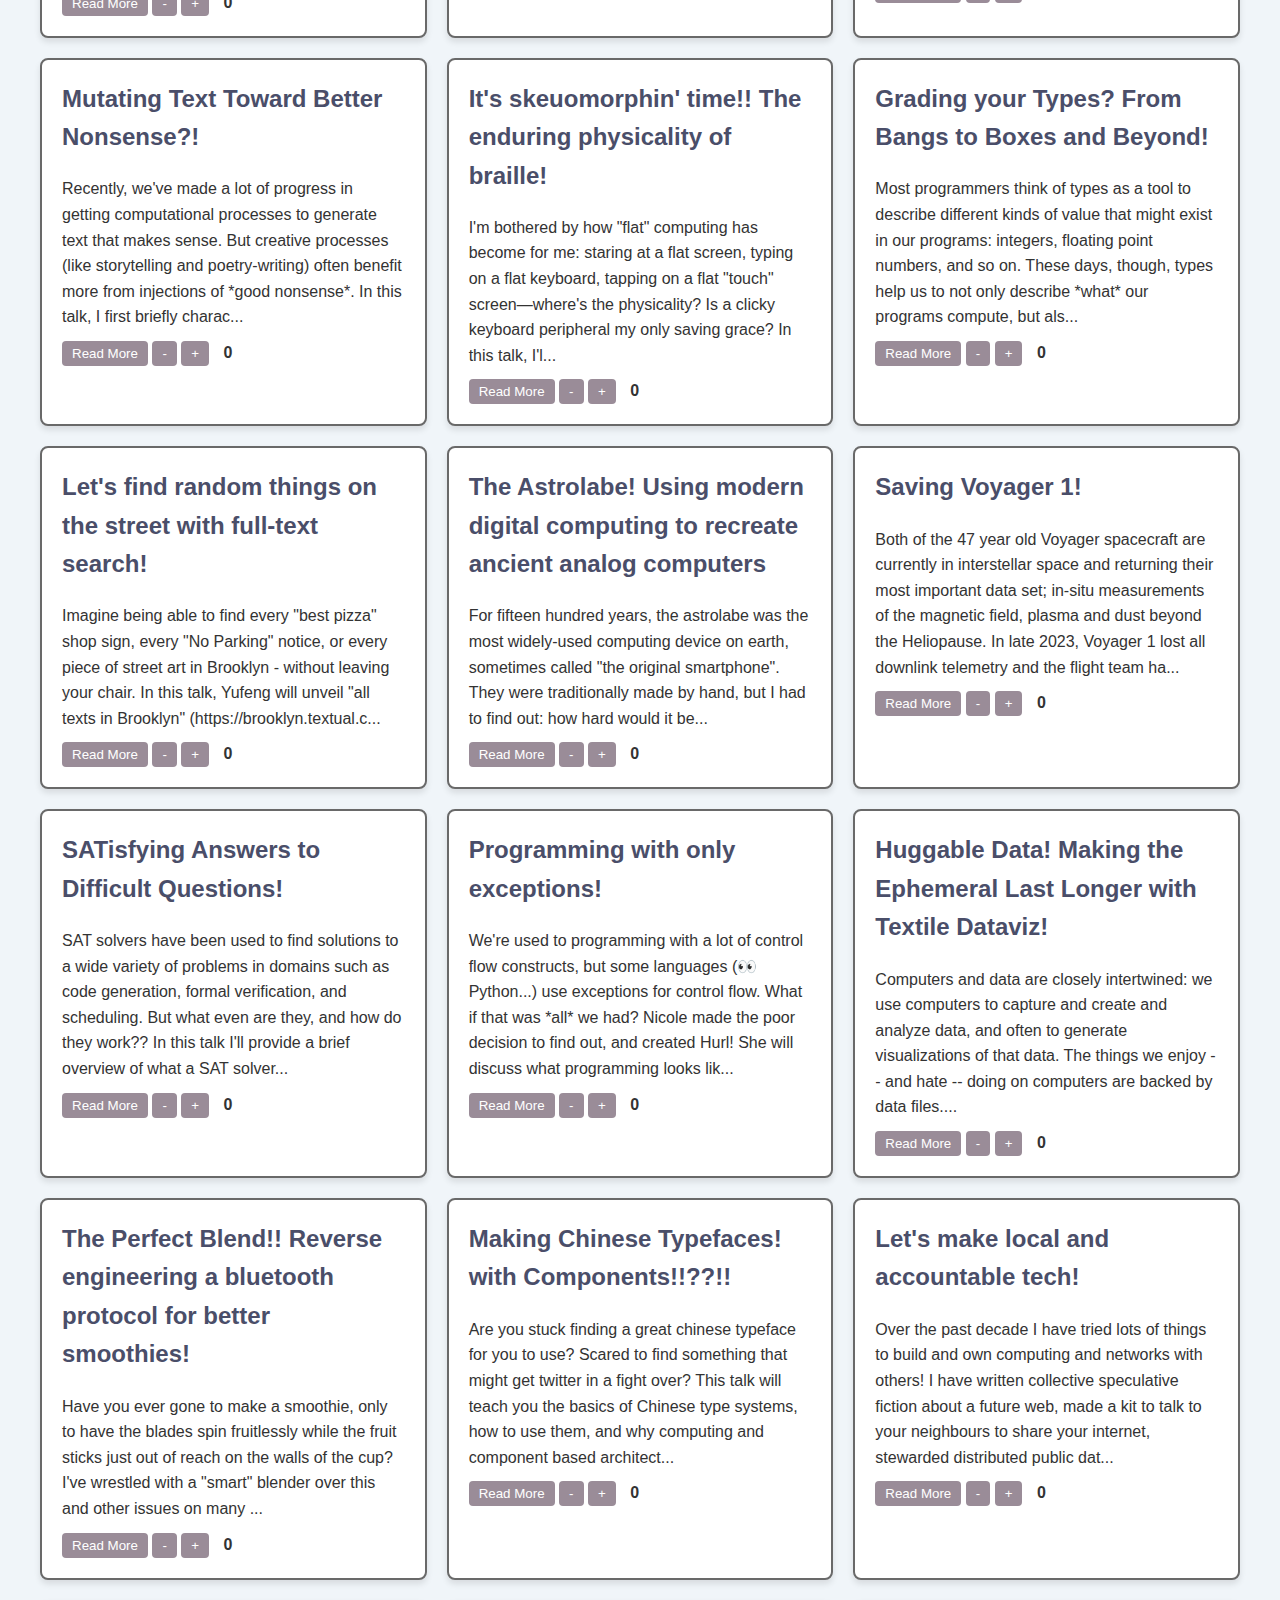
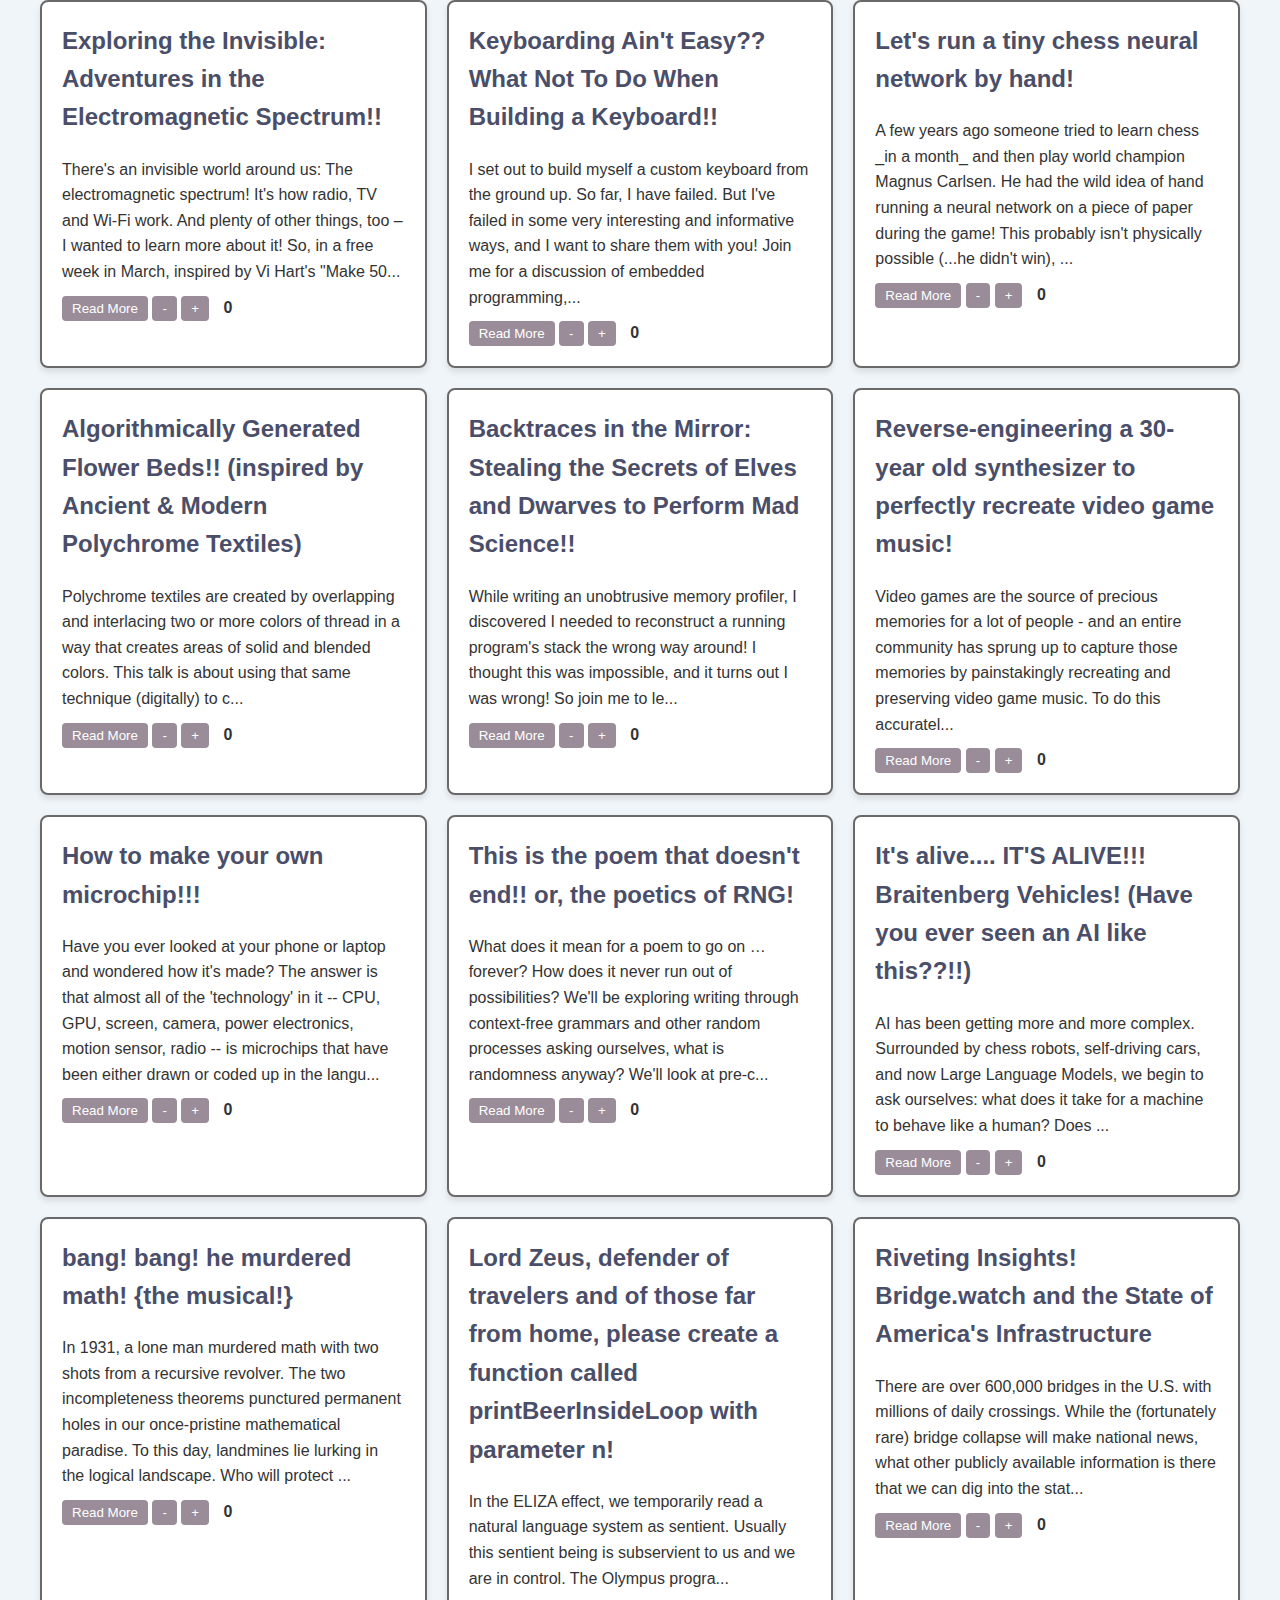
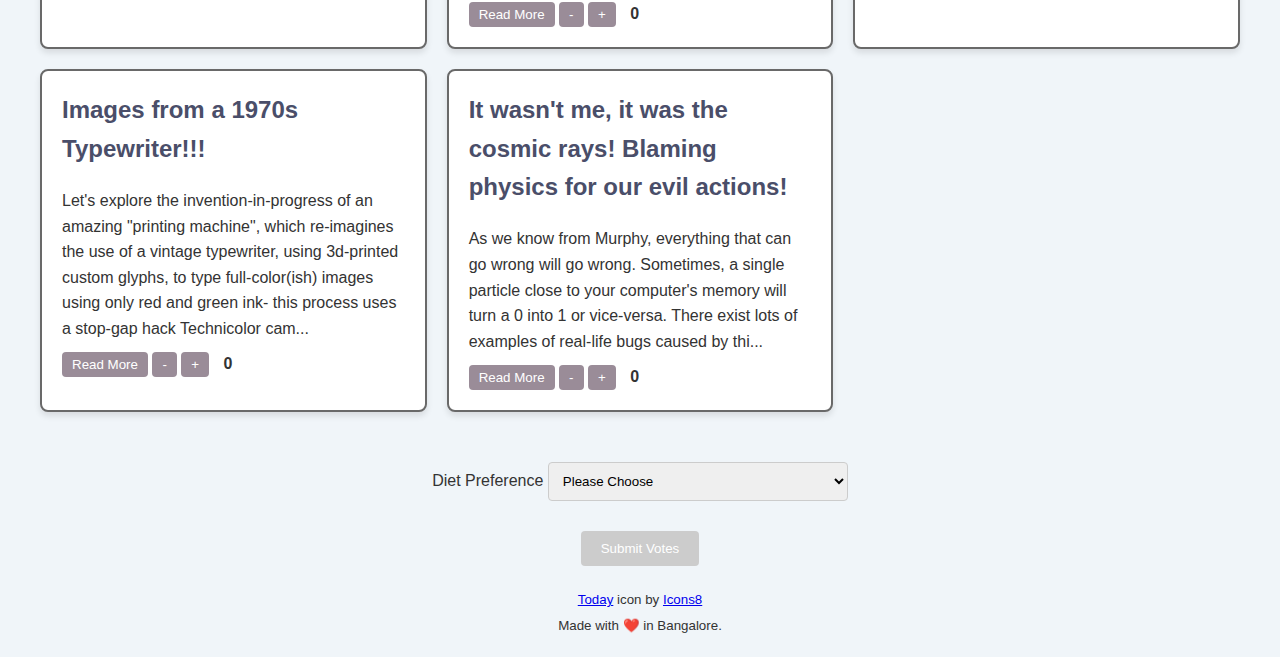
==== commit 7906a625: "add diet preferences" ====
--- a/index.html
+++ b/index.html
@@ -17,7 +17,7 @@
     <h1>!!Con Syncwatch | 26th August | Underline Center</h1>
 
     <p>
-        You have a total of 11 (!!) points. Spread them among the talks that you'd like to see at the Syncwatch party.
+        You have a total of 11 (!!) points. Spread them among the talks that you'd like to see at the Syncwatch party. Please also remember to select your dietary preference before submitting the form.
     </p>
     </header>
     
@@ -25,11 +25,19 @@
 
     
     <form
-      name="submit"
+      name="submit" 
       action="success.html"
       method="POST"
       data-netlify="true"
     >
+        <label for=diet>Diet Preference</label>
+
+        <select name="diet">
+          <option disabled="disabled" selected="selected">Please Choose</option>
+          <option>Vegetarian</option>
+          <option>Non-Vegetarian</option>
+        </select>
+
         <button id="submit-btn" disabled>Submit Votes</button>
         <input type="hidden" name="data" id="submit-data" />
     </form>
@@ -43,10 +51,8 @@
         </div>
     </div>
 
-    <div id="scroll-meter-container">
+    <div id="x-container">
         <meter id="scroll-meter" min="0" max="100" value="0"></meter>
-    </div>
-    <div id="points-left-container">
         <span id="points-left">11</span>
     </div>
 
--- a/style.css
+++ b/style.css
@@ -70,7 +70,7 @@
     z-index: 1;
     left: 0;
     top: 0;
-    width: 100%;
+    width: vw;
     height: 100%;
     overflow: auto;
     background-color: rgba(0,0,0,0.4);
@@ -101,7 +101,7 @@
 footer {
     text-align: center;
     margin:0 auto;
-    width: 500px;
+    width: 400px;
 }
 
 .add-to-calendar::part(atcb-button-wrapper), .calendar-wrapper {
@@ -109,17 +109,11 @@
     width: 200px;
 }
 
-#scroll-meter-container {
+#x-container {
     position: fixed;
     bottom: 20px;
     right: 20px;
-    background-color: rgba(255, 255, 255, 0.8);
-    border-radius: 20px;
-    padding: 30px 5px;
-    display: flex;
-    flex-direction: column;
     align-items: center;
-    box-shadow: 0 2px 5px rgba(0, 0, 0, 0.1);
 }
 
 #scroll-meter {
@@ -133,16 +127,13 @@
     font-size: 12px;
 }
 
-#points-left-container {
-    position: fixed;
-    bottom: 20px;
-    right: 90px;
+#points-left {
     background-color: #4a4e69;
     color: white;
     width: 40px;
     height: 40px;
-    display: flex;
     justify-content: center;
+    padding: 5px;
     align-items: center;
     font-size: 18px;
     font-weight: bold;
@@ -160,4 +151,19 @@
 }
 .card.voted h2 {
     color: #8e44ad;
-}+}
+form {
+    align-content: center;
+    text-align: center;
+    margin: 50px auto 0px auto;
+}
+
+form select {
+    width: 300px;
+    padding: 10px;
+    margin-bottom: 10px;
+    border: 1px solid #ccc;
+    border-radius: 4px;
+}
+
+body, html { overflow-x:hidden; }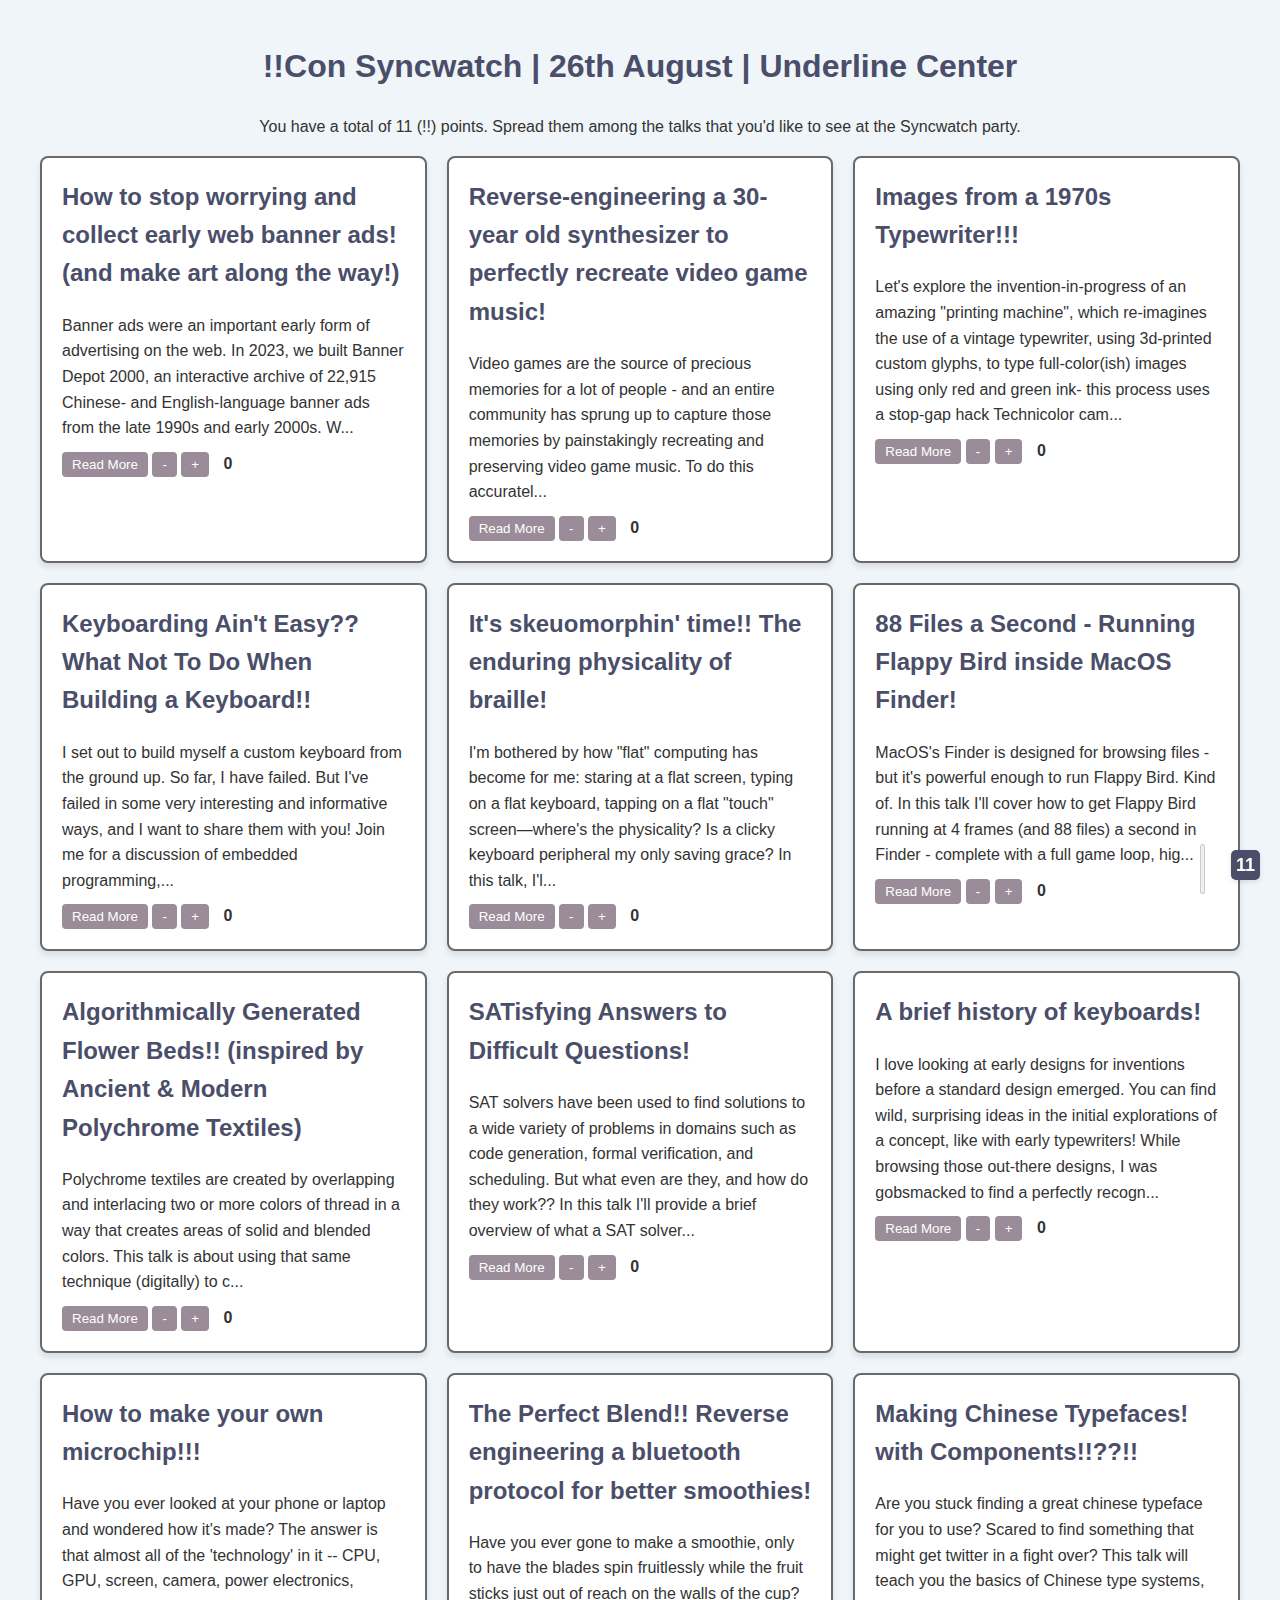
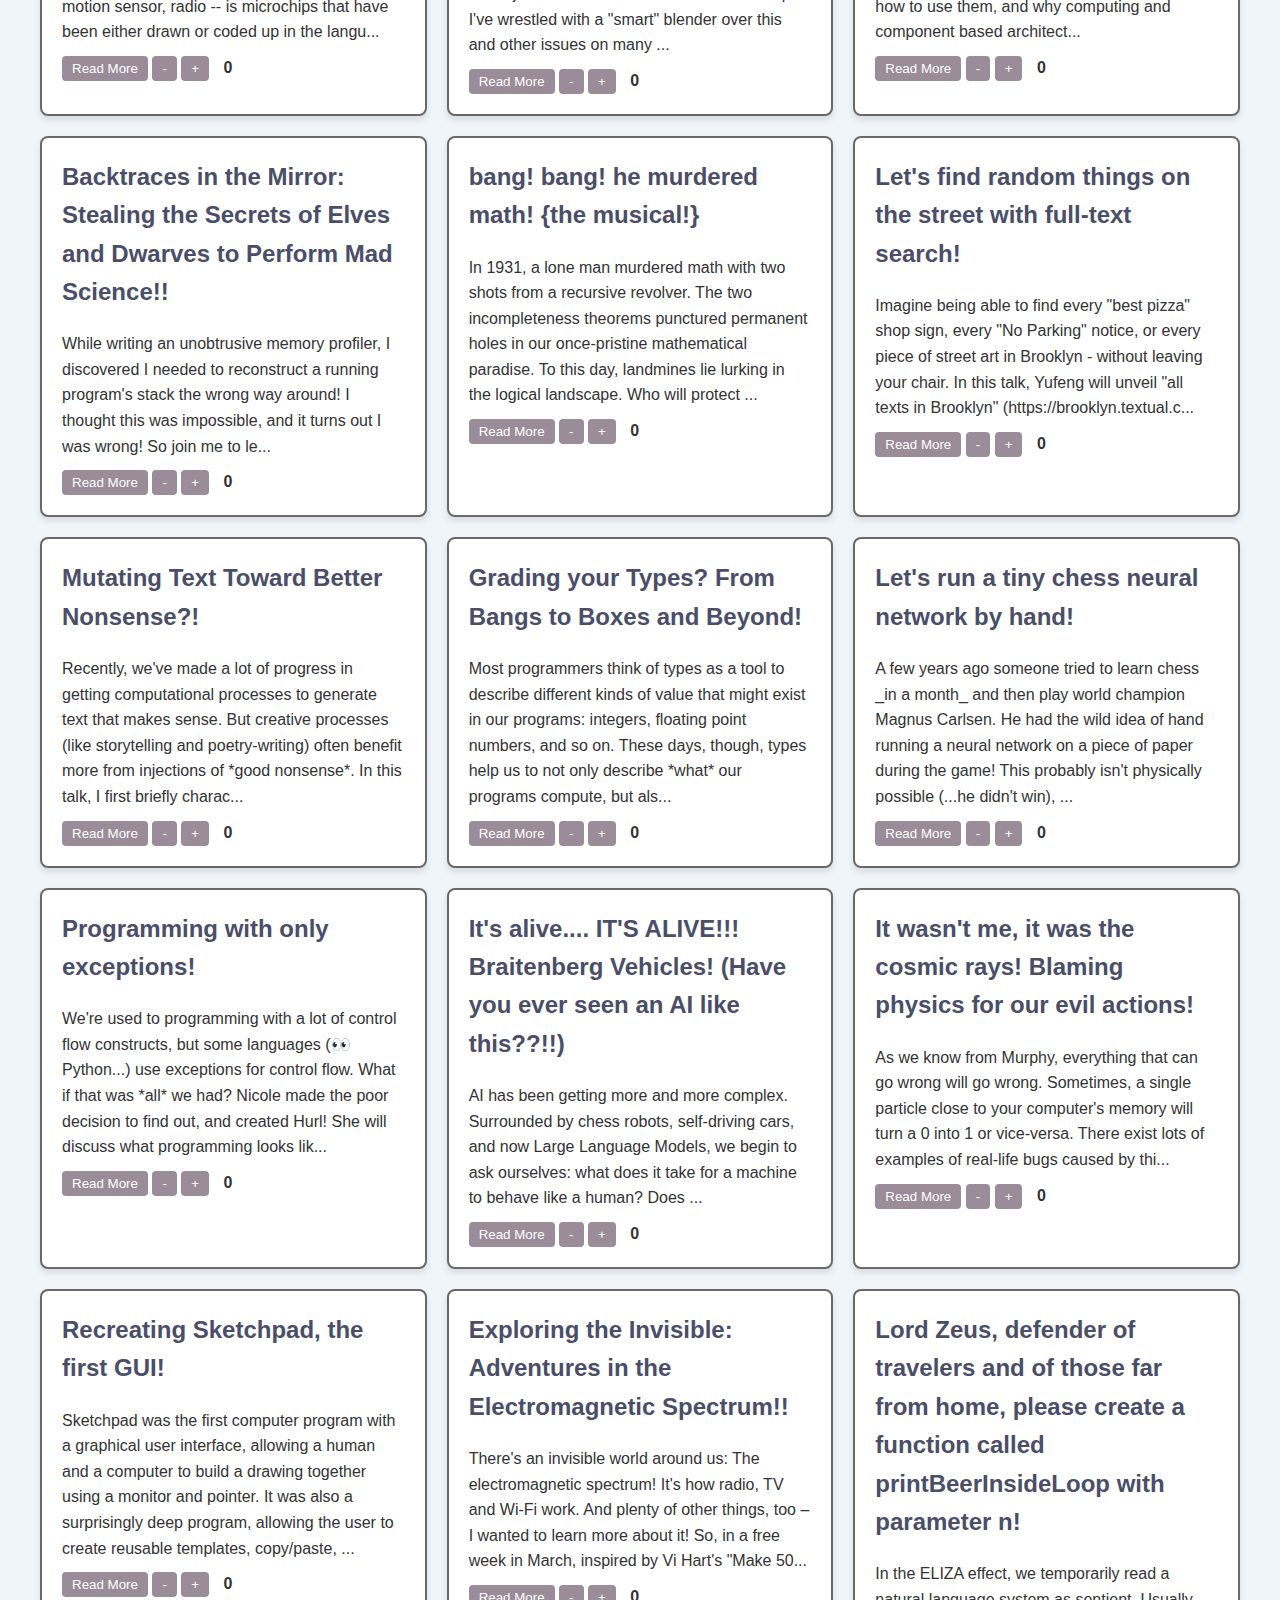
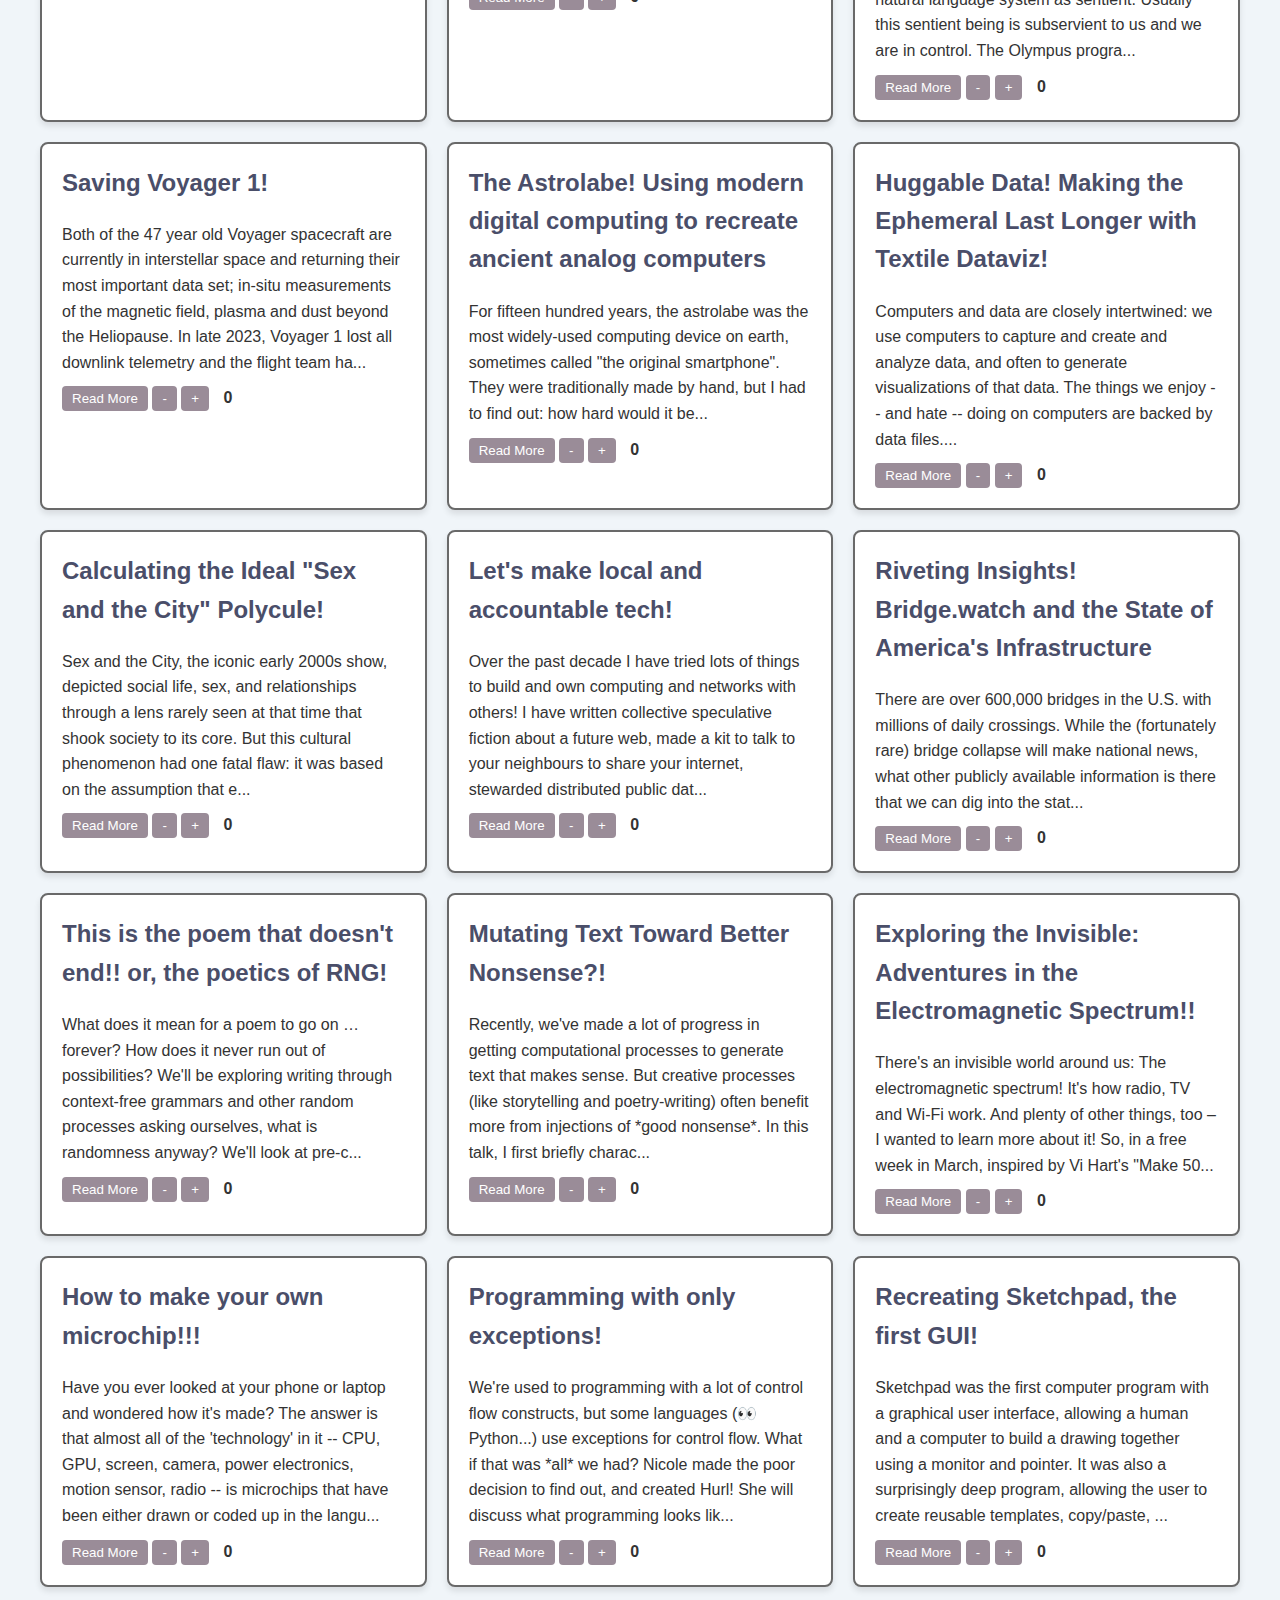
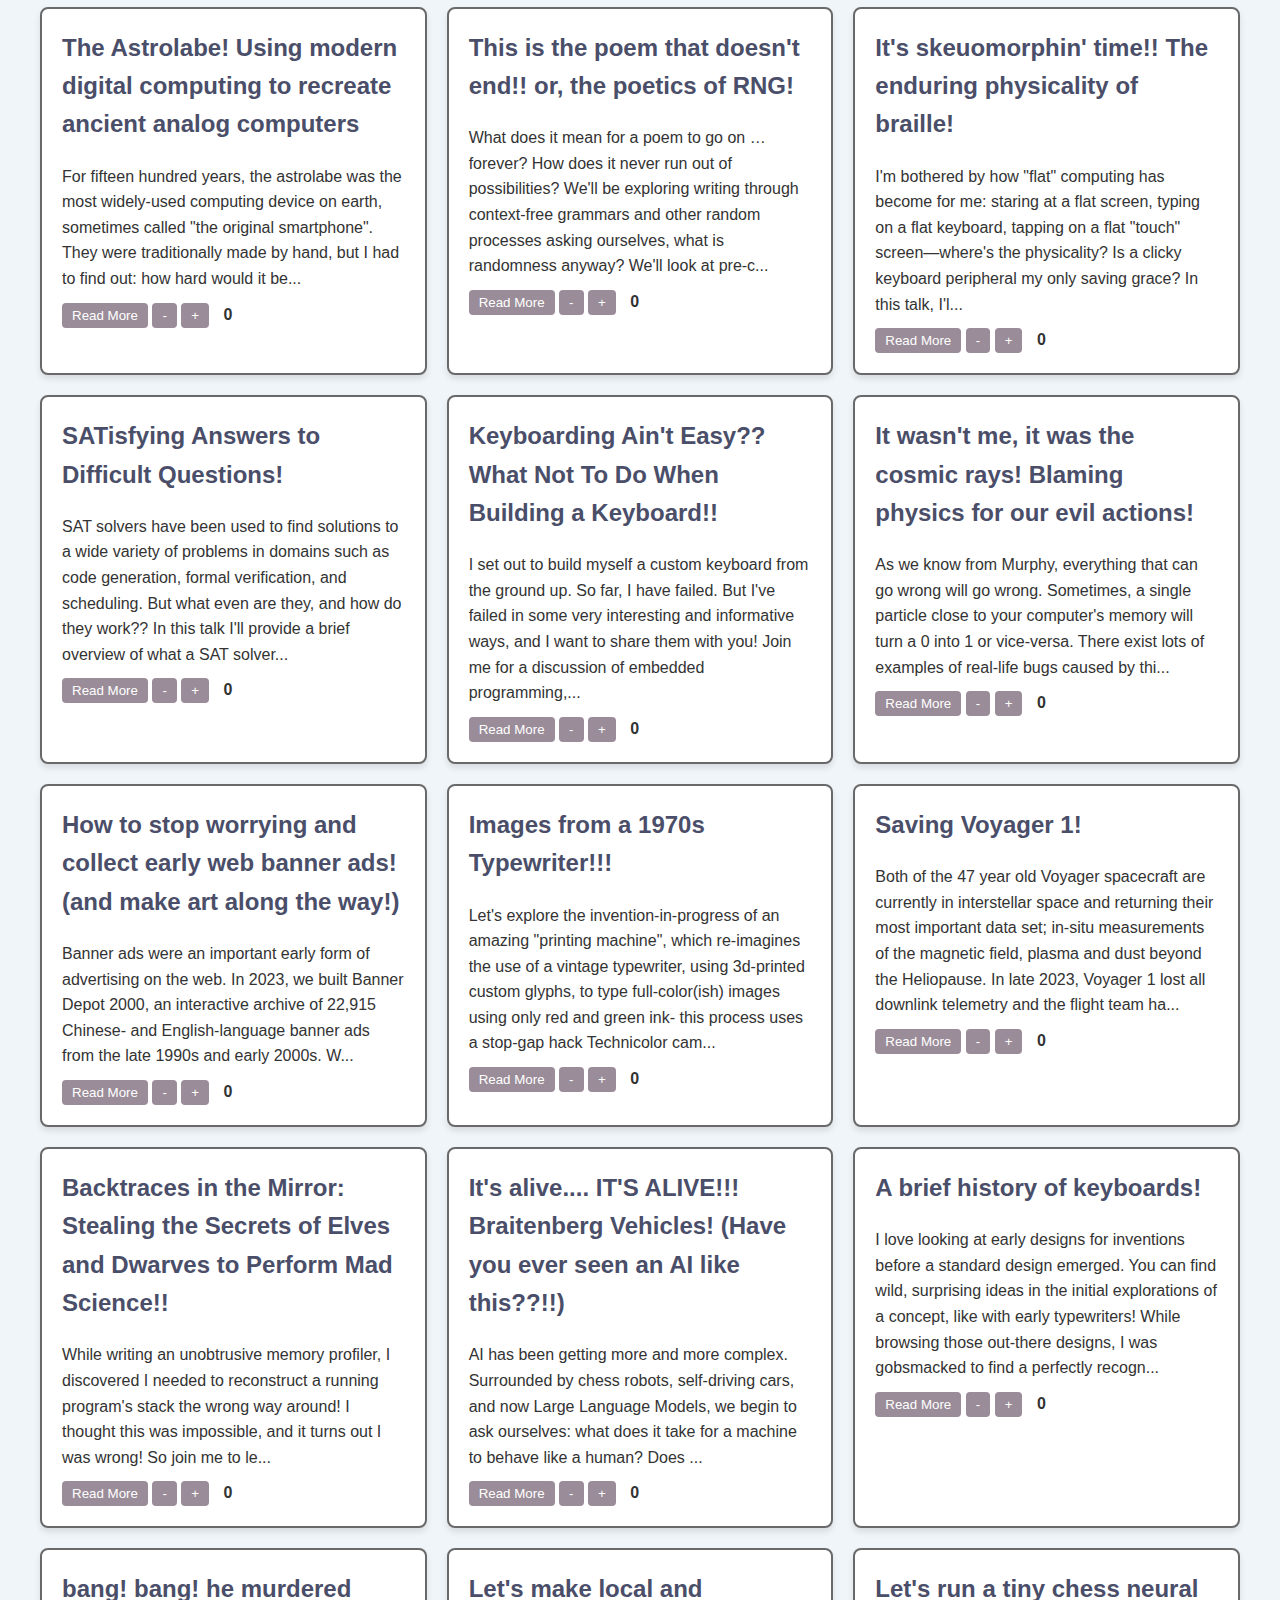
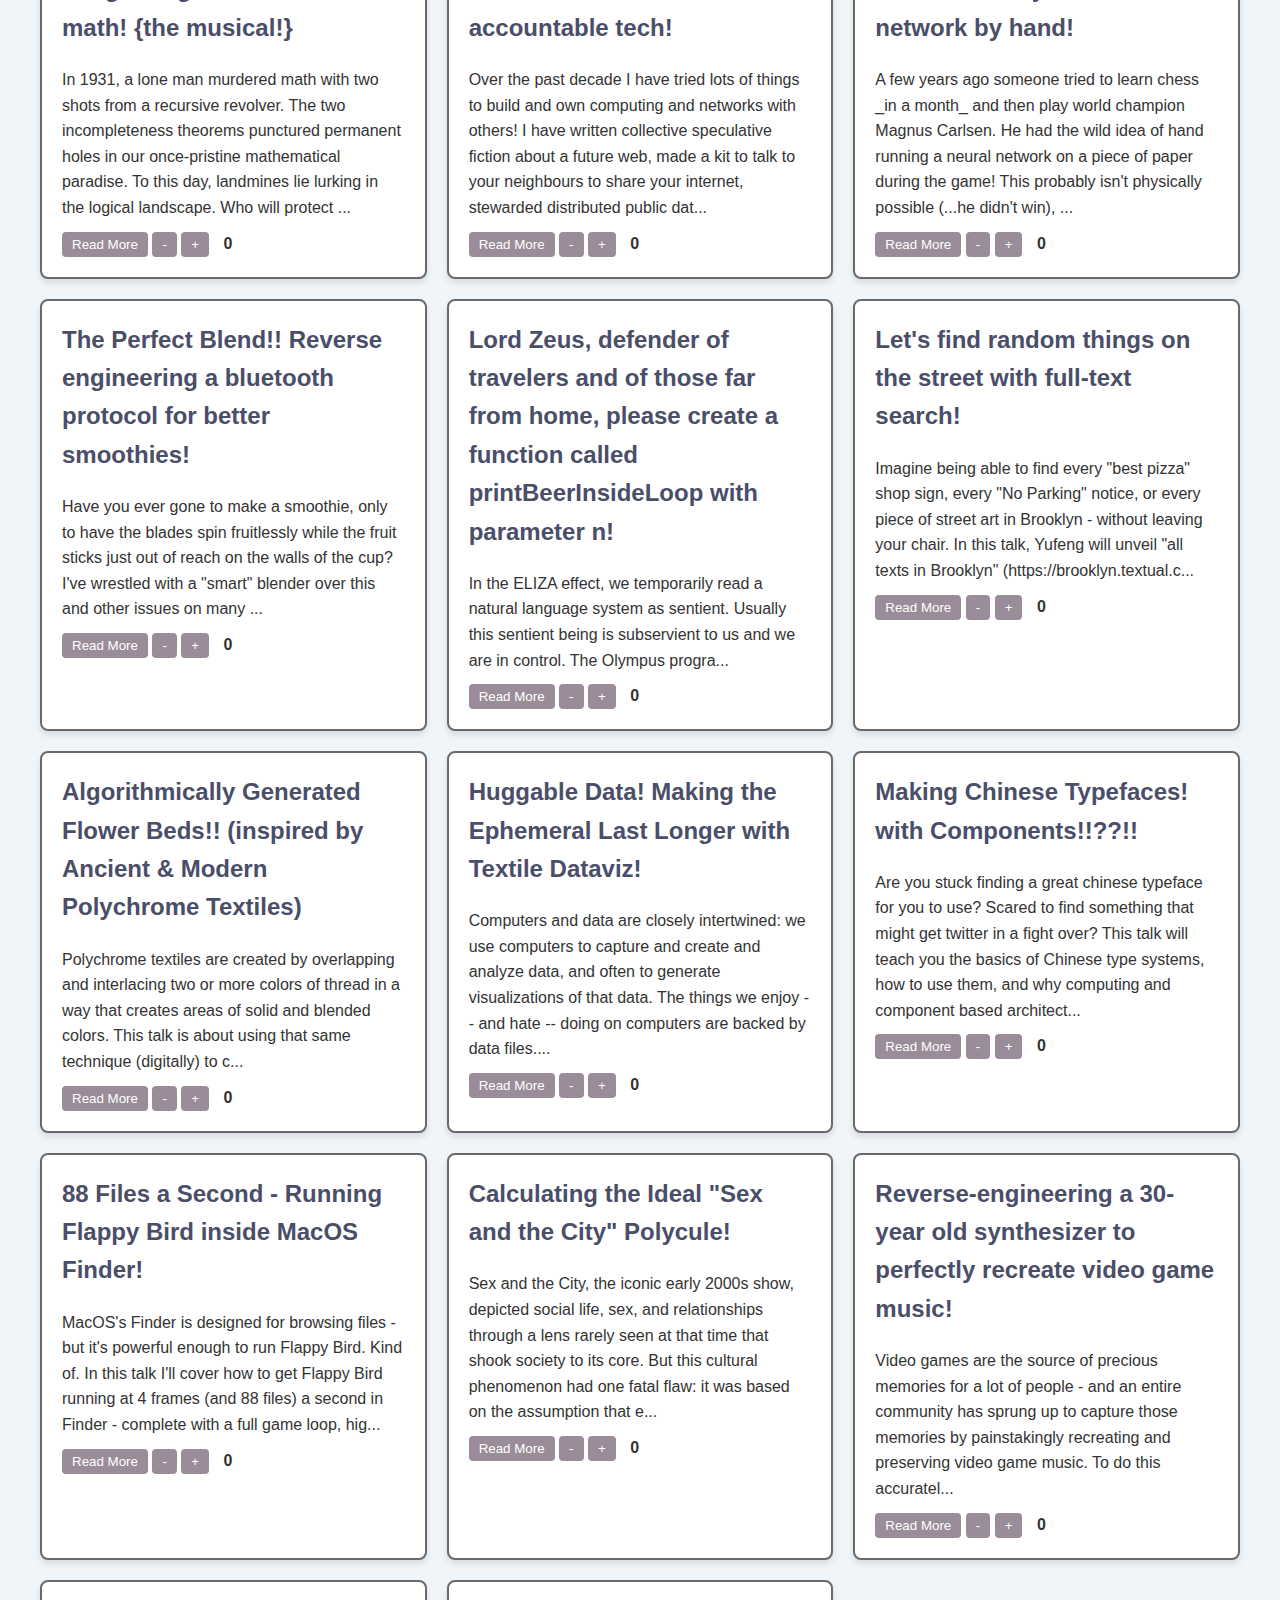
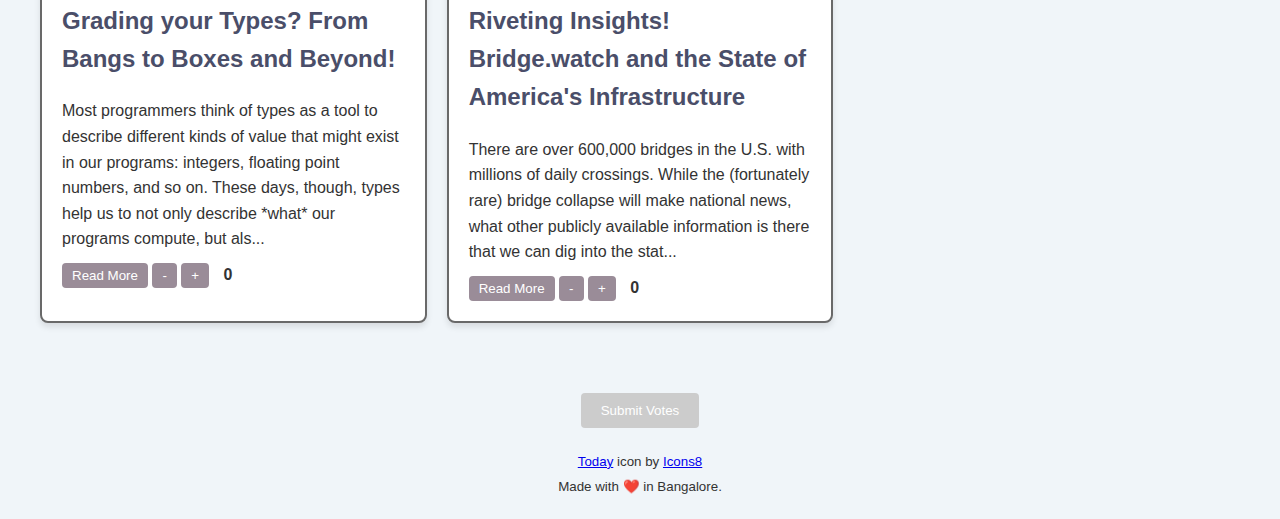
==== commit 6a37c68d: "drop food" ====
--- a/index.html
+++ b/index.html
@@ -17,7 +17,7 @@
     <h1>!!Con Syncwatch | 26th August | Underline Center</h1>
 
     <p>
-        You have a total of 11 (!!) points. Spread them among the talks that you'd like to see at the Syncwatch party. Please also remember to select your dietary preference before submitting the form.
+        You have a total of 11 (!!) points. Spread them among the talks that you'd like to see at the Syncwatch party.
     </p>
     </header>
     
@@ -30,13 +30,6 @@
       method="POST"
       data-netlify="true"
     >
-        <label for=diet>Diet Preference</label>
-
-        <select name="diet">
-          <option disabled="disabled" selected="selected">Please Choose</option>
-          <option>Vegetarian</option>
-          <option>Non-Vegetarian</option>
-        </select>
 
         <button id="submit-btn" disabled>Submit Votes</button>
         <input type="hidden" name="data" id="submit-data" />
--- a/style.css
+++ b/style.css
@@ -158,12 +158,5 @@
     margin: 50px auto 0px auto;
 }
 
-form select {
-    width: 300px;
-    padding: 10px;
-    margin-bottom: 10px;
-    border: 1px solid #ccc;
-    border-radius: 4px;
-}
 
 body, html { overflow-x:hidden; }